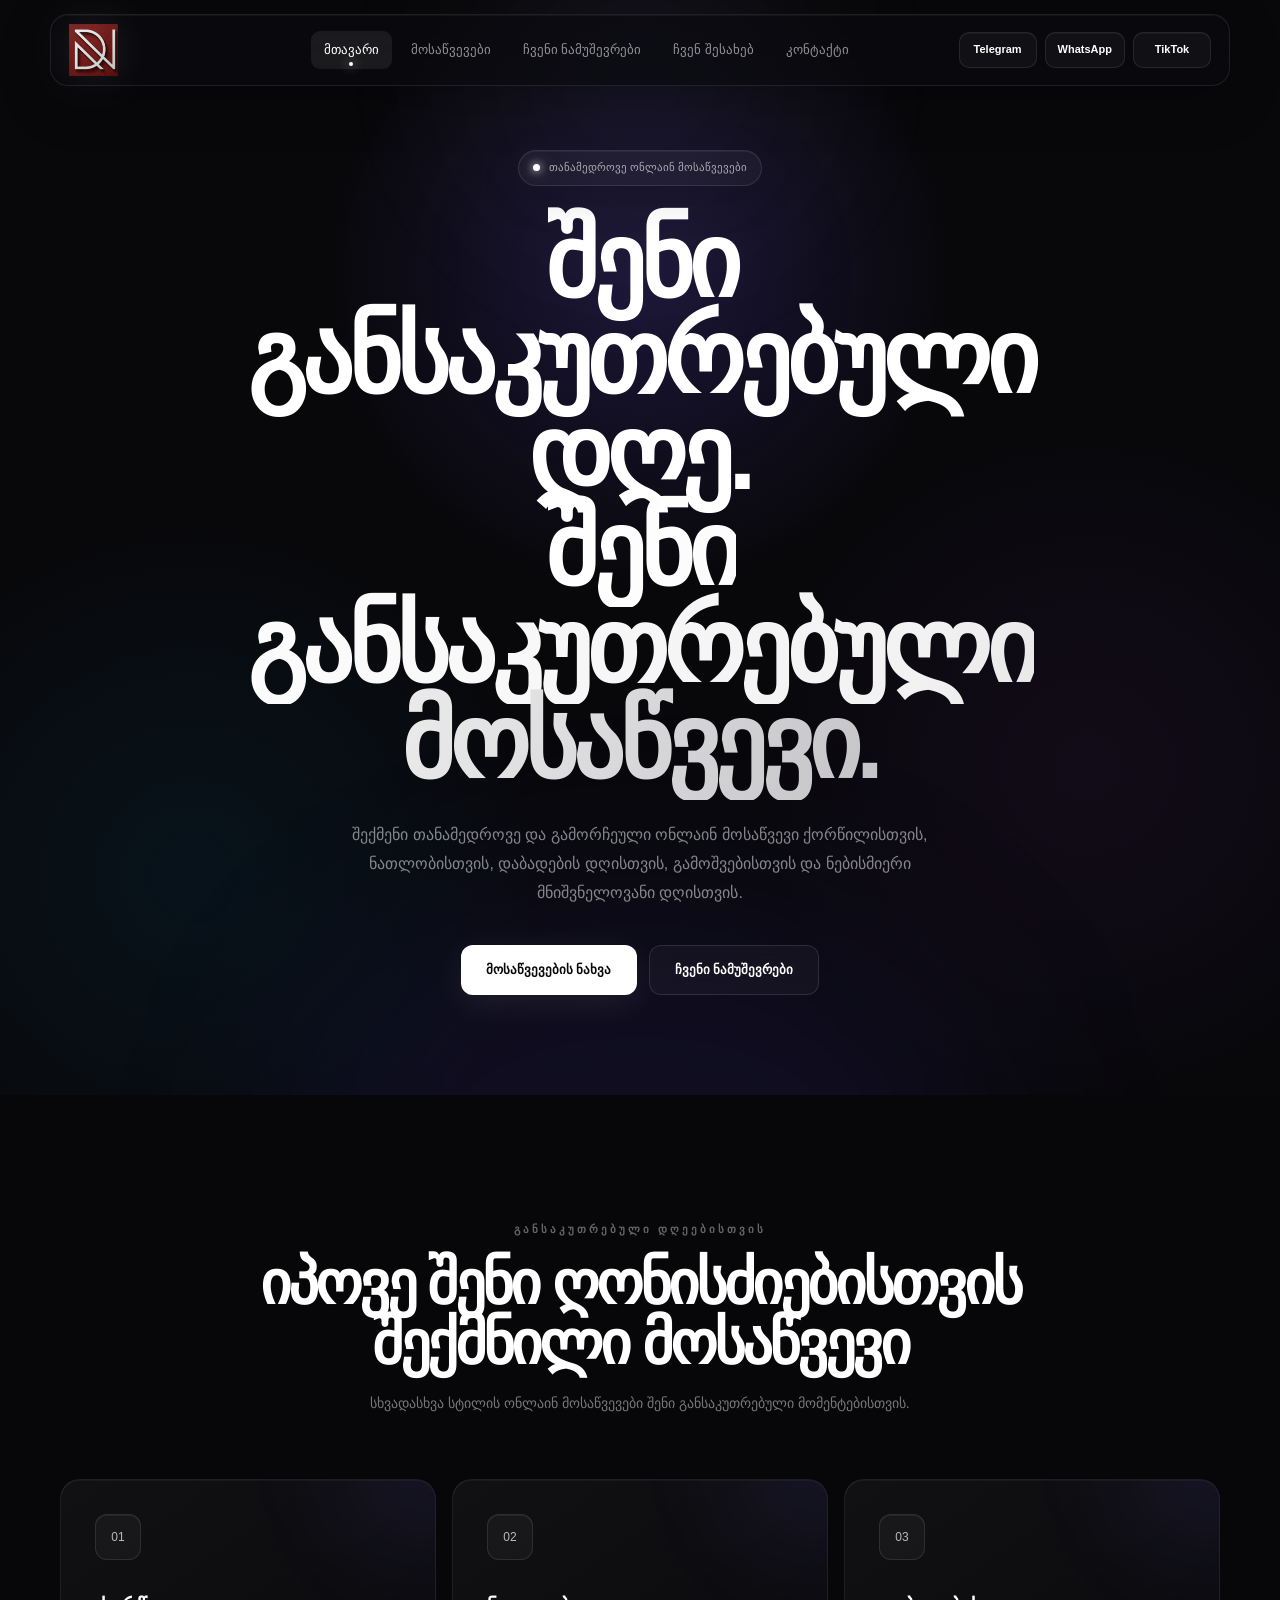
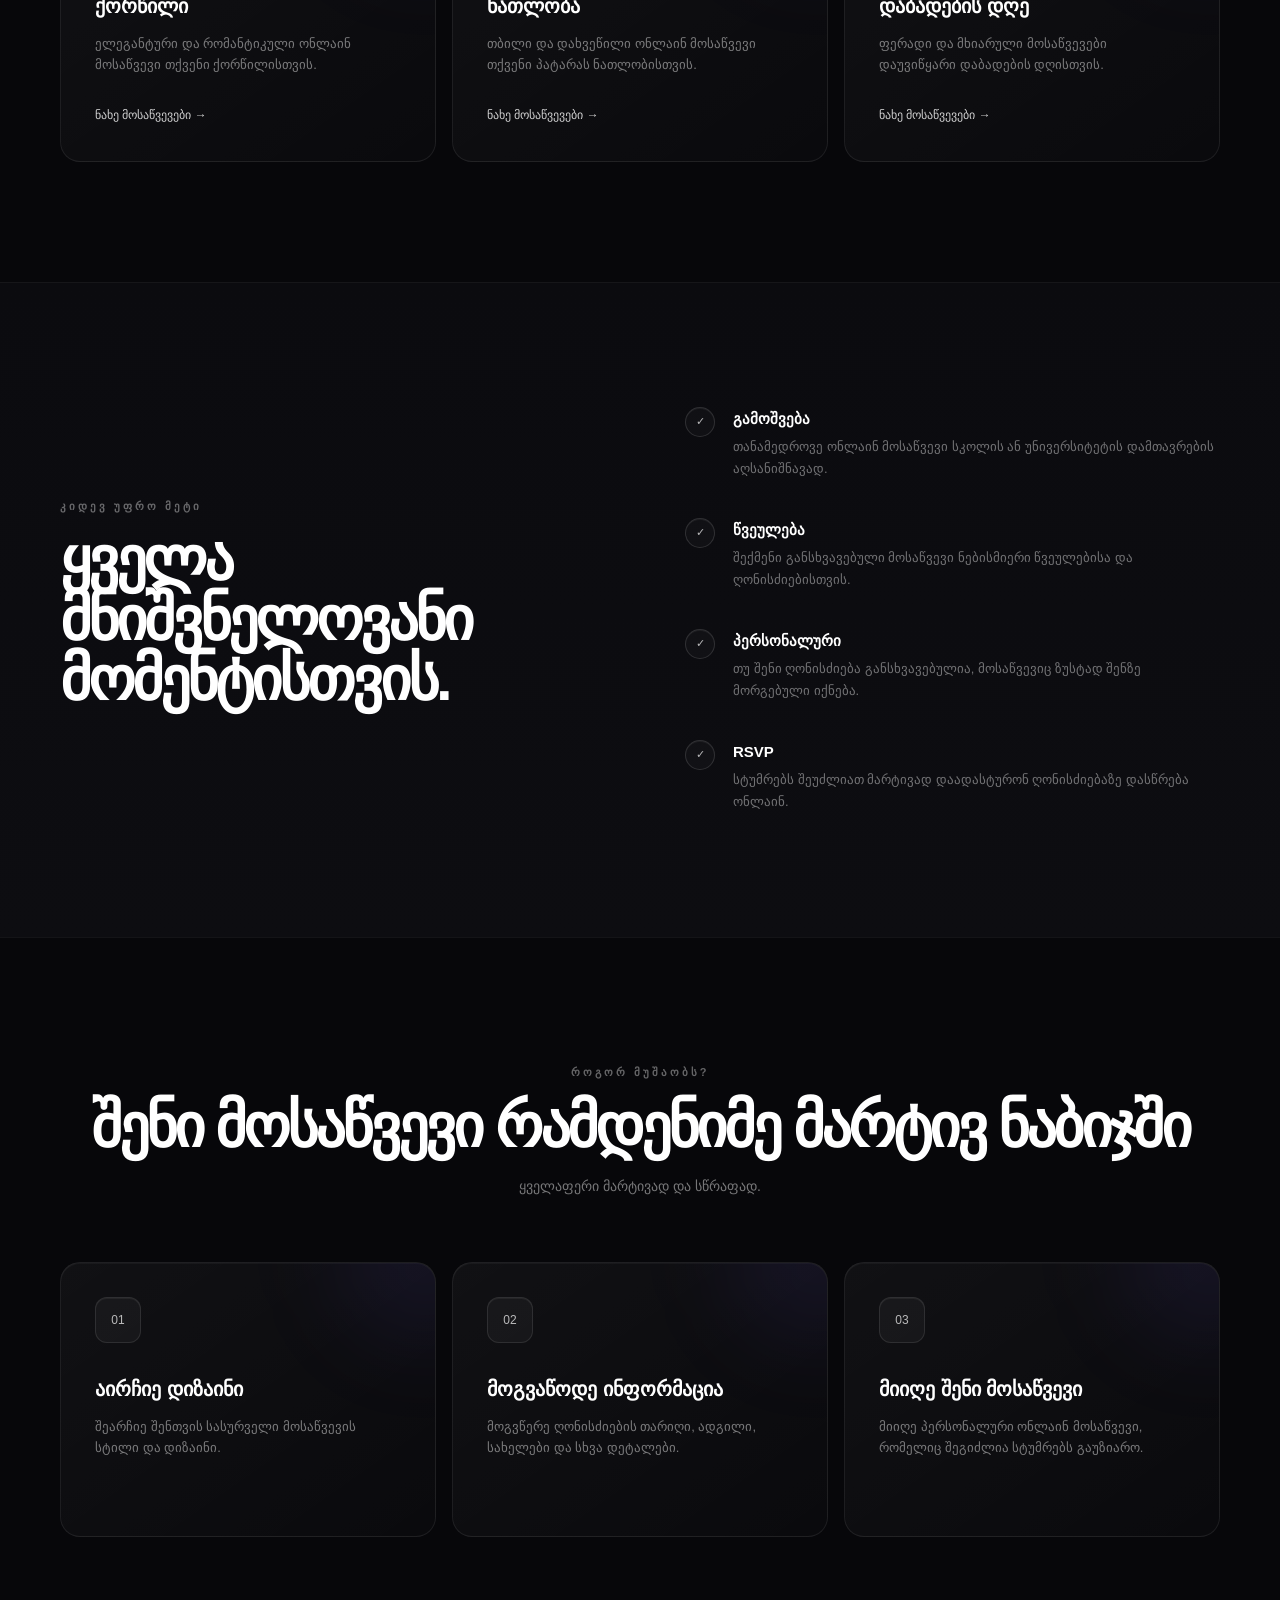
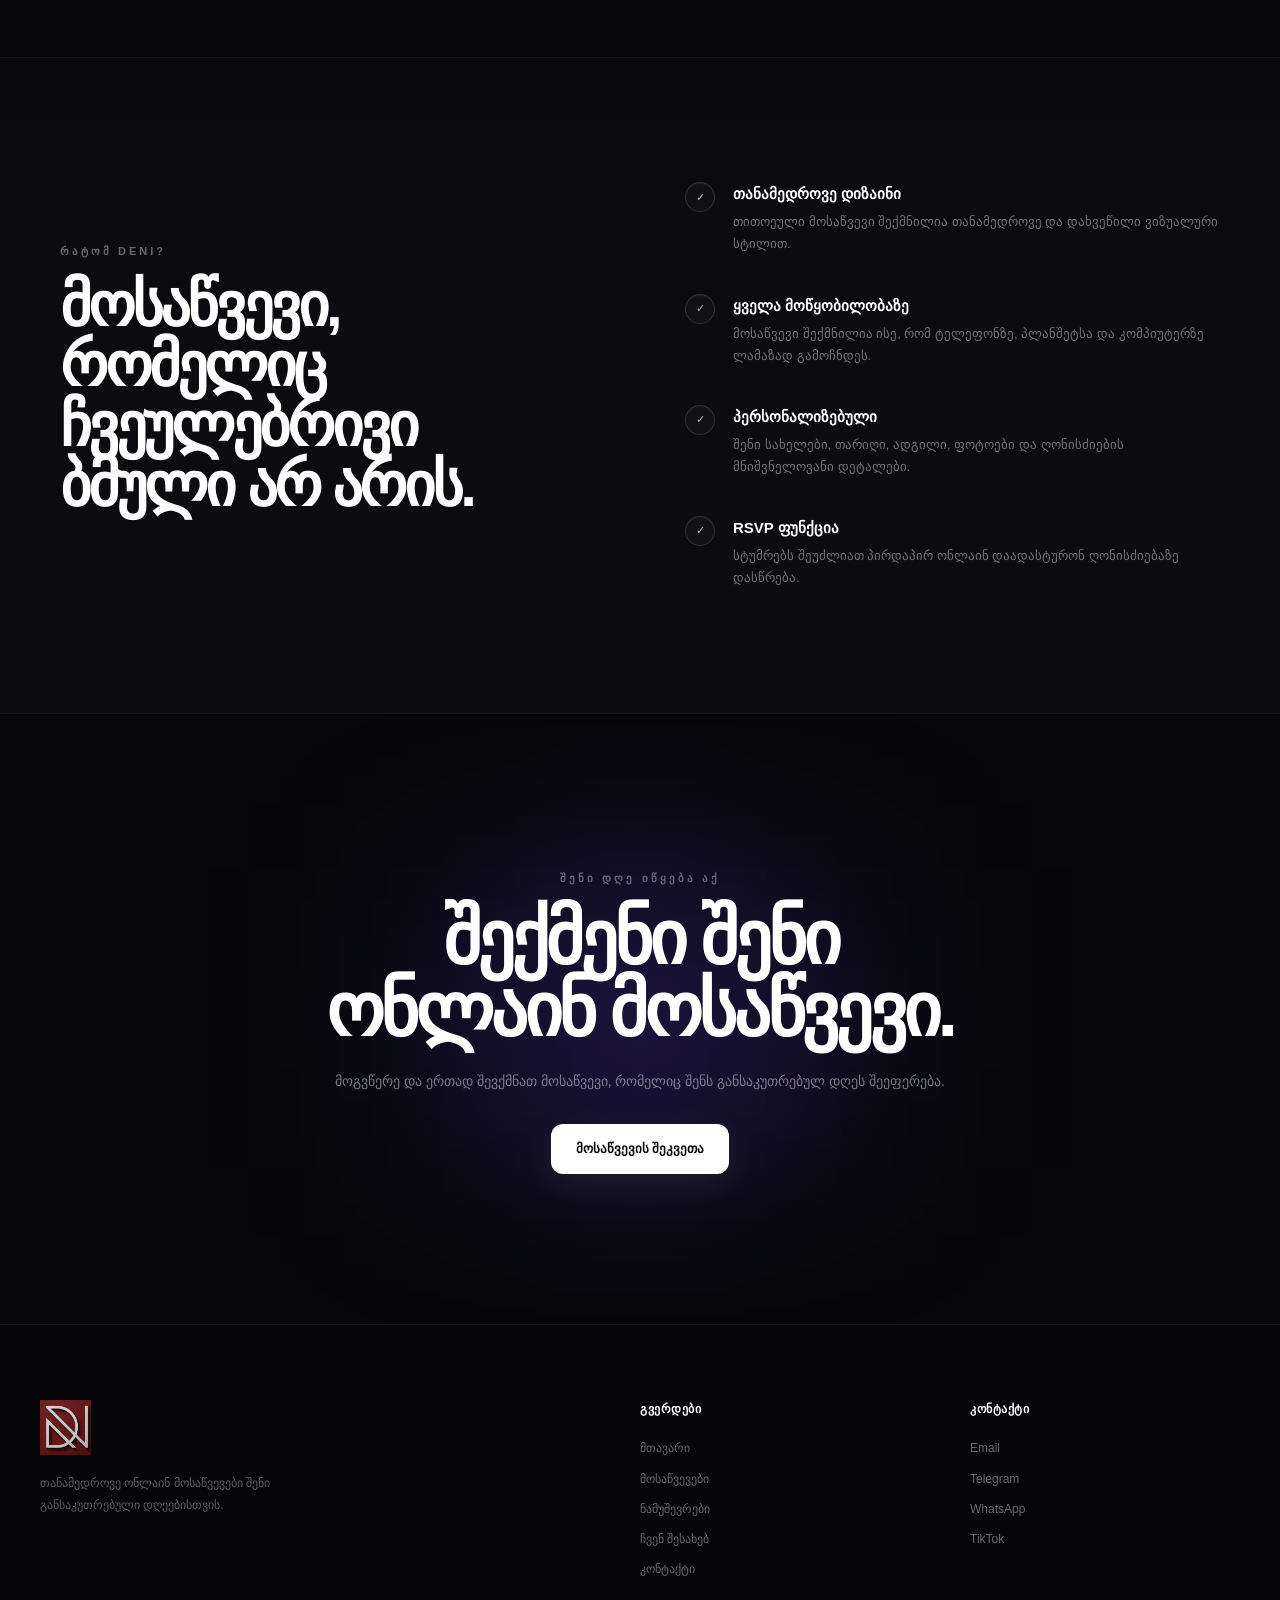
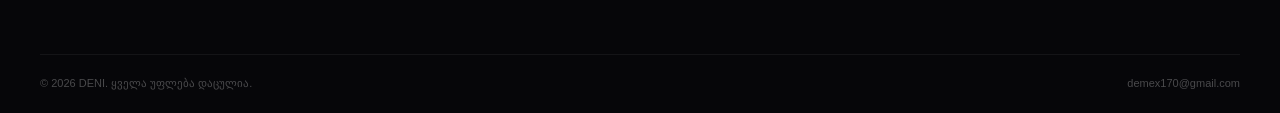
==== index.html @ 8b50535a "Add files via upload" ====
<!DOCTYPE html>
<html lang="ka">

<head>

    <meta charset="UTF-8">

    <meta
        name="viewport"
        content="width=device-width, initial-scale=1.0"
    >

    <title>DENI — ონლაინ მოსაწვევები</title>

    <meta
        name="description"
        content="DENI — თანამედროვე ონლაინ მოსაწვევები ქორწილისთვის, ნათლობისთვის, დაბადების დღისთვის, გამოშვებისთვის და სხვა განსაკუთრებული დღეებისთვის."
    >

    <link rel="stylesheet" href="style.css">

</head>

<body>


<!-- =====================================================
     NAVBAR
===================================================== -->

<header class="navbar">

    <div class="nav-container">


        <!-- LOGO -->

        <a href="index.html" class="logo">

            <img
                src="logo.png"
                alt="DENI"
            >

        </a>



        <!-- DESKTOP NAVIGATION -->

        <nav class="nav-menu">

            <a href="index.html" class="active">
                მთავარი
            </a>

            <a href="services.html">
                მოსაწვევები
            </a>

            <a href="portfolio.html">
                ჩვენი ნამუშევრები
            </a>

            <a href="about.html">
                ჩვენ შესახებ
            </a>

            <a href="contact.html">
                კონტაქტი
            </a>

        </nav>



        <!-- SOCIAL LINKS -->

        <div class="nav-socials">

            <a
                href="https://t.me/demetre105"
                target="_blank"
                rel="noopener noreferrer"
                class="telegram"
            >
                Telegram
            </a>


            <a
                href="https://wa.me/995579089719"
                target="_blank"
                rel="noopener noreferrer"
                class="whatsapp"
            >
                WhatsApp
            </a>


            <a
                href="https://www.tiktok.com/@onlineweb_deni"
                target="_blank"
                rel="noopener noreferrer"
                class="tiktok"
            >
                TikTok
            </a>

        </div>



        <!-- MOBILE MENU BUTTON -->

        <button
            class="menu-toggle"
            id="menuToggle"
            type="button"
            aria-label="მენიუს გახსნა"
            aria-controls="mobileMenu"
            aria-expanded="false"
        >
            ☰
        </button>

    </div>

</header>



<!-- =====================================================
     MOBILE MENU
===================================================== -->

<div
    class="mobile-menu"
    id="mobileMenu"
>


    <a href="index.html">
        მთავარი
    </a>


    <a href="services.html">
        მოსაწვევები
    </a>


    <a href="portfolio.html">
        ნამუშევრები
    </a>


    <a href="about.html">
        ჩვენ შესახებ
    </a>


    <a href="contact.html">
        კონტაქტი
    </a>



    <!-- MOBILE SOCIALS -->

    <div class="mobile-socials">


        <a
            href="https://t.me/demetre105"
            target="_blank"
            rel="noopener noreferrer"
        >
            Telegram
        </a>


        <a
            href="https://wa.me/995579089719"
            target="_blank"
            rel="noopener noreferrer"
        >
            WhatsApp
        </a>


        <a
            href="https://www.tiktok.com/@onlineweb_deni"
            target="_blank"
            rel="noopener noreferrer"
        >
            TikTok
        </a>

    </div>

</div>



<!-- =====================================================
     MAIN
===================================================== -->

<main>


    <!-- =================================================
         HERO
    ================================================== -->

    <section class="hero">

        <div class="hero-content">


            <div class="hero-badge">

                <span></span>

                თანამედროვე ონლაინ მოსაწვევები

            </div>



            <h1>

                შენი განსაკუთრებული დღე.

                <br>

                <strong>
                    შენი განსაკუთრებული მოსაწვევი.
                </strong>

            </h1>



            <p>

                შექმენი თანამედროვე და გამორჩეული
                ონლაინ მოსაწვევი ქორწილისთვის,
                ნათლობისთვის, დაბადების დღისთვის,
                გამოშვებისთვის და ნებისმიერი
                მნიშვნელოვანი დღისთვის.

            </p>



            <div class="hero-buttons">


                <a
                    href="services.html"
                    class="btn btn-primary"
                >
                    მოსაწვევების ნახვა
                </a>



                <a
                    href="portfolio.html"
                    class="btn btn-secondary"
                >
                    ჩვენი ნამუშევრები
                </a>

            </div>

        </div>

    </section>



    <!-- =================================================
         INVITATION CATEGORIES
    ================================================== -->

    <section class="section">

        <div class="section-header">


            <span class="section-label">
                განსაკუთრებული დღეებისთვის
            </span>



            <h2>
                იპოვე შენი ღონისძიებისთვის
                შექმნილი მოსაწვევი
            </h2>



            <p>
                სხვადასხვა სტილის ონლაინ მოსაწვევები
                შენი განსაკუთრებული მომენტებისთვის.
            </p>

        </div>



        <div class="services-grid">


            <!-- WEDDING -->

            <div class="service-card">

                <div class="service-icon">
                    01
                </div>


                <h3>
                    ქორწილი
                </h3>


                <p>
                    ელეგანტური და რომანტიკული ონლაინ
                    მოსაწვევი თქვენი ქორწილისთვის.
                </p>


                <a href="services.html">
                    ნახე მოსაწვევები →
                </a>

            </div>



            <!-- BAPTISM -->

            <div class="service-card">

                <div class="service-icon">
                    02
                </div>


                <h3>
                    ნათლობა
                </h3>


                <p>
                    თბილი და დახვეწილი ონლაინ მოსაწვევი
                    თქვენი პატარას ნათლობისთვის.
                </p>


                <a href="services.html">
                    ნახე მოსაწვევები →
                </a>

            </div>



            <!-- BIRTHDAY -->

            <div class="service-card">

                <div class="service-icon">
                    03
                </div>


                <h3>
                    დაბადების დღე
                </h3>


                <p>
                    ფერადი და მხიარული მოსაწვევები
                    დაუვიწყარი დაბადების დღისთვის.
                </p>


                <a href="services.html">
                    ნახე მოსაწვევები →
                </a>

            </div>


        </div>

    </section>



    <!-- =================================================
         MORE CATEGORIES
    ================================================== -->

    <section class="section dark-section">

        <div class="split-section">


            <div>

                <span class="section-label">
                    კიდევ უფრო მეტი
                </span>


                <h2>
                    ყველა მნიშვნელოვანი
                    მომენტისთვის.
                </h2>

            </div>



            <div class="features">


                <!-- GRADUATION -->

                <div class="feature">

                    <span>
                        ✓
                    </span>


                    <div>

                        <h3>
                            გამოშვება
                        </h3>


                        <p>
                            თანამედროვე ონლაინ მოსაწვევი
                            სკოლის ან უნივერსიტეტის
                            დამთავრების აღსანიშნავად.
                        </p>

                    </div>

                </div>



                <!-- PARTY -->

                <div class="feature">

                    <span>
                        ✓
                    </span>


                    <div>

                        <h3>
                            წვეულება
                        </h3>


                        <p>
                            შექმენი განსხვავებული მოსაწვევი
                            ნებისმიერი წვეულებისა და
                            ღონისძიებისთვის.
                        </p>

                    </div>

                </div>



                <!-- CUSTOM -->

                <div class="feature">

                    <span>
                        ✓
                    </span>


                    <div>

                        <h3>
                            პერსონალური
                        </h3>


                        <p>
                            თუ შენი ღონისძიება განსხვავებულია,
                            მოსაწვევიც ზუსტად შენზე მორგებული
                            იქნება.
                        </p>

                    </div>

                </div>



                <!-- RSVP -->

                <div class="feature">

                    <span>
                        ✓
                    </span>


                    <div>

                        <h3>
                            RSVP
                        </h3>


                        <p>
                            სტუმრებს შეუძლიათ მარტივად
                            დაადასტურონ ღონისძიებაზე
                            დასწრება ონლაინ.
                        </p>

                    </div>

                </div>


            </div>

        </div>

    </section>



    <!-- =================================================
         HOW IT WORKS
    ================================================== -->

    <section class="section">

        <div class="section-header">


            <span class="section-label">
                როგორ მუშაობს?
            </span>


            <h2>
                შენი მოსაწვევი
                რამდენიმე მარტივ ნაბიჯში
            </h2>


            <p>
                ყველაფერი მარტივად და სწრაფად.
            </p>

        </div>



        <div class="services-grid">


            <div class="service-card">

                <div class="service-icon">
                    01
                </div>


                <h3>
                    აირჩიე დიზაინი
                </h3>


                <p>
                    შეარჩიე შენთვის სასურველი
                    მოსაწვევის სტილი და დიზაინი.
                </p>

            </div>



            <div class="service-card">

                <div class="service-icon">
                    02
                </div>


                <h3>
                    მოგვაწოდე ინფორმაცია
                </h3>


                <p>
                    მოგვწერე ღონისძიების თარიღი,
                    ადგილი, სახელები და სხვა დეტალები.
                </p>

            </div>



            <div class="service-card">

                <div class="service-icon">
                    03
                </div>


                <h3>
                    მიიღე შენი მოსაწვევი
                </h3>


                <p>
                    მიიღე პერსონალური ონლაინ მოსაწვევი,
                    რომელიც შეგიძლია სტუმრებს გაუზიარო.
                </p>

            </div>


        </div>

    </section>



    <!-- =================================================
         WHY DENI
    ================================================== -->

    <section class="section dark-section">

        <div class="split-section">


            <div>

                <span class="section-label">
                    რატომ DENI?
                </span>


                <h2>
                    მოსაწვევი,
                    რომელიც ჩვეულებრივი
                    ბმული არ არის.
                </h2>

            </div>



            <div class="features">


                <!-- DESIGN -->

                <div class="feature">

                    <span>
                        ✓
                    </span>


                    <div>

                        <h3>
                            თანამედროვე დიზაინი
                        </h3>


                        <p>
                            თითოეული მოსაწვევი შექმნილია
                            თანამედროვე და დახვეწილი
                            ვიზუალური სტილით.
                        </p>

                    </div>

                </div>



                <!-- RESPONSIVE -->

                <div class="feature">

                    <span>
                        ✓
                    </span>


                    <div>

                        <h3>
                            ყველა მოწყობილობაზე
                        </h3>


                        <p>
                            მოსაწვევი შექმნილია ისე,
                            რომ ტელეფონზე, პლანშეტსა და
                            კომპიუტერზე ლამაზად გამოჩნდეს.
                        </p>

                    </div>

                </div>



                <!-- PERSONALIZATION -->

                <div class="feature">

                    <span>
                        ✓
                    </span>


                    <div>

                        <h3>
                            პერსონალიზებული
                        </h3>


                        <p>
                            შენი სახელები, თარიღი, ადგილი,
                            ფოტოები და ღონისძიების
                            მნიშვნელოვანი დეტალები.
                        </p>

                    </div>

                </div>



                <!-- RSVP -->

                <div class="feature">

                    <span>
                        ✓
                    </span>


                    <div>

                        <h3>
                            RSVP ფუნქცია
                        </h3>


                        <p>
                            სტუმრებს შეუძლიათ პირდაპირ
                            ონლაინ დაადასტურონ
                            ღონისძიებაზე დასწრება.
                        </p>

                    </div>

                </div>


            </div>

        </div>

    </section>



    <!-- =================================================
         CTA
    ================================================== -->

    <section class="cta">

        <div>


            <span class="section-label">
                შენი დღე იწყება აქ
            </span>



            <h2>
                შექმენი შენი
                ონლაინ მოსაწვევი.
            </h2>



            <p>
                მოგვწერე და ერთად შევქმნათ
                მოსაწვევი, რომელიც შენს
                განსაკუთრებულ დღეს შეეფერება.
            </p>



            <a
                href="contact.html"
                class="btn btn-primary"
            >
                მოსაწვევის შეკვეთა
            </a>

        </div>

    </section>

</main>



<!-- =====================================================
     FOOTER
===================================================== -->

<footer class="footer">

    <div class="footer-container">


        <!-- FOOTER BRAND -->

        <div class="footer-brand">

            <a
                href="index.html"
                class="footer-logo"
            >

                <img
                    src="logo.png"
                    alt="DENI"
                >

            </a>


            <p>
                თანამედროვე ონლაინ მოსაწვევები
                შენი განსაკუთრებული დღეებისთვის.
            </p>

        </div>



        <!-- FOOTER PAGES -->

        <div class="footer-column">

            <h4>
                გვერდები
            </h4>


            <a href="index.html">
                მთავარი
            </a>


            <a href="services.html">
                მოსაწვევები
            </a>


            <a href="portfolio.html">
                ნამუშევრები
            </a>


            <a href="about.html">
                ჩვენ შესახებ
            </a>


            <a href="contact.html">
                კონტაქტი
            </a>

        </div>



        <!-- FOOTER CONTACT -->

        <div class="footer-column">

            <h4>
                კონტაქტი
            </h4>


            <a
                href="mailto:demex170@gmail.com"
            >
                Email
            </a>


            <a
                href="https://t.me/demetre105"
                target="_blank"
                rel="noopener noreferrer"
            >
                Telegram
            </a>


            <a
                href="https://wa.me/995579089719"
                target="_blank"
                rel="noopener noreferrer"
            >
                WhatsApp
            </a>


            <a
                href="https://www.tiktok.com/@onlineweb_deni"
                target="_blank"
                rel="noopener noreferrer"
            >
                TikTok
            </a>

        </div>


    </div>



    <!-- FOOTER BOTTOM -->

    <div class="footer-bottom">

        <span>
            © 2026 DENI. ყველა უფლება დაცულია.
        </span>


        <a
            href="mailto:demex170@gmail.com"
        >
            demex170@gmail.com
        </a>

    </div>

</footer>



<!-- =====================================================
     JAVASCRIPT
===================================================== -->

<script src="script.js"></script>

</body>

</html>
---- style.css ----
/* =========================================================
   PREMIUM DARK WEBSITE
   Enhanced version
========================================================= */


/* =========================
   RESET
========================= */

* {
    margin: 0;
    padding: 0;
    box-sizing: border-box;
}

html {
    scroll-behavior: smooth;
    scroll-padding-top: 90px;
}

body {
    font-family:
        Inter,
        Arial,
        sans-serif;

    background:
        #07070a;

    color: #ffffff;

    line-height: 1.6;

    overflow-x: hidden;

    -webkit-font-smoothing: antialiased;
    text-rendering: optimizeLegibility;
}

body::before {
    content: "";

    position: fixed;

    inset: 0;

    pointer-events: none;

    z-index: -1;

    background:
        linear-gradient(
            rgba(255,255,255,0.018) 1px,
            transparent 1px
        ),
        linear-gradient(
            90deg,
            rgba(255,255,255,0.018) 1px,
            transparent 1px
        );

    background-size: 60px 60px;

    mask-image:
        linear-gradient(
            to bottom,
            black,
            transparent 80%
        );

    opacity: 0.5;
}

::selection {
    background: rgba(255,255,255,0.2);
    color: #ffffff;
}

a {
    color: inherit;
    text-decoration: none;
}

button,
input,
textarea {
    font-family: inherit;
}

button {
    cursor: pointer;
}


/* =========================
   CUSTOM SCROLLBAR
========================= */

::-webkit-scrollbar {
    width: 8px;
}

::-webkit-scrollbar-track {
    background: #07070a;
}

::-webkit-scrollbar-thumb {
    background: rgba(255,255,255,0.16);
    border-radius: 20px;
}

::-webkit-scrollbar-thumb:hover {
    background: rgba(255,255,255,0.3);
}


/* =========================
   NAVBAR
========================= */

.navbar {
    position: fixed;

    top: 14px;
    left: 50%;

    transform: translateX(-50%);

    width: min(1180px, calc(100% - 30px));

    z-index: 1000;

    border:
        1px solid
        rgba(255,255,255,0.09);

    border-radius: 18px;

    background:
        rgba(10,10,14,0.72);

    backdrop-filter:
        blur(24px)
        saturate(140%);

    -webkit-backdrop-filter:
        blur(24px)
        saturate(140%);

    box-shadow:
        0 15px 50px rgba(0,0,0,0.25),
        inset 0 1px 0 rgba(255,255,255,0.04);

    transition:
        0.35s ease;
}

.navbar:hover {
    border-color:
        rgba(255,255,255,0.14);

    background:
        rgba(12,12,16,0.82);
}

.nav-container {
    width: 100%;

    height: 70px;

    padding: 0 18px;

    margin: auto;

    display: flex;

    align-items: center;

    justify-content: space-between;

    gap: 25px;
}


/* =========================
   LOGO
========================= */

.logo {
    width: 145px;
    height: 52px;

    display: flex;

    align-items: center;
    justify-content: flex-start;

    flex-shrink: 0;
}

.logo img {
    display: block;

    width: 100%;
    height: 100%;

    max-width: 145px;
    max-height: 52px;

    object-fit: contain;

    object-position: left center;

    transition:
        0.3s ease;

    filter:
        drop-shadow(
            0 0 18px
            rgba(255,255,255,0.08)
        );
}

.logo:hover img {
    transform: scale(1.03);
}


/* =========================
   NAV MENU
========================= */

.nav-menu {
    display: flex;

    align-items: center;

    justify-content: center;

    gap: 6px;

    flex: 1;
}

.nav-menu a {
    position: relative;

    padding: 9px 13px;

    border-radius: 9px;

    color:
        rgba(255,255,255,0.55);

    font-size: 13px;

    font-weight: 500;

    transition:
        color 0.25s ease,
        background 0.25s ease,
        transform 0.25s ease;
}

.nav-menu a:hover {
    color: #ffffff;

    background:
        rgba(255,255,255,0.055);

    transform:
        translateY(-1px);
}

.nav-menu a.active {
    color: #ffffff;

    background:
        rgba(255,255,255,0.07);
}

.nav-menu a.active::after {
    content: "";

    position: absolute;

    left: 50%;

    bottom: 3px;

    transform:
        translateX(-50%);

    width: 4px;
    height: 4px;

    border-radius: 50%;

    background: #ffffff;

    box-shadow:
        0 0 12px
        rgba(255,255,255,0.9);
}


/* =========================
   SOCIAL
========================= */

.nav-socials {
    display: flex;

    align-items: center;

    gap: 8px;

    flex-shrink: 0;
}

.nav-socials a {
    display: flex;

    align-items: center;

    justify-content: center;

    min-width: 78px;

    height: 36px;

    padding: 0 12px;

    border:
        1px solid
        rgba(255,255,255,0.09);

    border-radius: 10px;

    background:
        rgba(255,255,255,0.035);

    color: #ffffff;

    font-size: 11px;

    font-weight: 600;

    transition:
        0.3s ease;

    box-shadow:
        inset 0 1px 0
        rgba(255,255,255,0.04);
}

.nav-socials a:hover {
    transform:
        translateY(-2px);

    border-color:
        rgba(255,255,255,0.18);

    background:
        rgba(255,255,255,0.08);

    box-shadow:
        0 8px 25px
        rgba(0,0,0,0.25);
}


/* =========================
   MOBILE BUTTON
========================= */

.menu-toggle {
    display: none;

    width: 42px;
    height: 42px;

    border:
        1px solid
        rgba(255,255,255,0.1);

    border-radius: 11px;

    background:
        rgba(255,255,255,0.05);

    color: #ffffff;

    font-size: 20px;

    cursor: pointer;

    transition:
        0.25s ease;
}

.menu-toggle:hover {
    background:
        rgba(255,255,255,0.1);

    transform:
        scale(1.04);
}


/* =========================
   MOBILE MENU
========================= */

.mobile-menu {
    position: fixed;

    top: 92px;

    left: 50%;

    transform:
        translateX(-50%);

    width:
        min(500px, calc(100% - 30px));

    padding: 16px;

    display: none;

    flex-direction: column;

    gap: 5px;

    background:
        rgba(10,10,14,0.94);

    backdrop-filter:
        blur(25px);

    -webkit-backdrop-filter:
        blur(25px);

    z-index: 999;

    border:
        1px solid
        rgba(255,255,255,0.1);

    border-radius: 16px;

    box-shadow:
        0 20px 60px
        rgba(0,0,0,0.45);
}

.mobile-menu.open {
    display: flex;

    animation:
        mobileMenuAppear
        0.3s ease;
}

@keyframes mobileMenuAppear {
    from {
        opacity: 0;
        transform:
            translate(-50%, -10px);
    }

    to {
        opacity: 1;
        transform:
            translate(-50%, 0);
    }
}

.mobile-menu > a {
    padding: 13px 14px;

    border-radius: 10px;

    color:
        rgba(255,255,255,0.7);

    transition:
        0.2s ease;
}

.mobile-menu > a:hover {
    background:
        rgba(255,255,255,0.07);

    color: #ffffff;
}

.mobile-socials {
    display: flex;

    gap: 8px;

    margin-top: 8px;

    padding-top: 12px;

    border-top:
        1px solid
        rgba(255,255,255,0.07);
}

.mobile-socials a {
    flex: 1;

    text-align: center;

    padding: 11px;

    border:
        1px solid
        rgba(255,255,255,0.07);

    border-radius: 10px;

    background:
        rgba(255,255,255,0.04);

    font-size: 12px;
}


/* =========================
   HERO
========================= */

.hero {
    position: relative;

    min-height: 100vh;

    display: flex;

    align-items: center;

    justify-content: center;

    padding:
        150px 20px 100px;

    text-align: center;

    overflow: hidden;

    background:
        radial-gradient(
            circle at 50% 25%,
            rgba(115,85,255,0.19),
            transparent 30%
        ),
        radial-gradient(
            circle at 15% 80%,
            rgba(0,170,255,0.07),
            transparent 25%
        ),
        radial-gradient(
            circle at 85% 70%,
            rgba(180,70,255,0.06),
            transparent 25%
        ),
        #08080b;
}

.hero::before {
    content: "";

    position: absolute;

    width: 650px;
    height: 650px;

    top: -250px;
    left: 50%;

    transform:
        translateX(-50%);

    border-radius: 50%;

    background:
        radial-gradient(
            circle,
            rgba(255,255,255,0.035),
            transparent 65%
        );

    filter:
        blur(20px);

    pointer-events: none;
}

.hero::after {
    content: "";

    position: absolute;

    left: 50%;
    bottom: -300px;

    transform:
        translateX(-50%);

    width: 700px;
    height: 500px;

    border-radius: 50%;

    background:
        rgba(100,70,255,0.09);

    filter:
        blur(100px);

    pointer-events: none;
}

.hero-content {
    position: relative;

    z-index: 2;

    width:
        min(950px, 100%);

    animation:
        heroAppear
        1s cubic-bezier(.16,1,.3,1);
}

@keyframes heroAppear {
    from {
        opacity: 0;

        transform:
            translateY(35px)
            scale(0.98);
    }

    to {
        opacity: 1;

        transform:
            translateY(0)
            scale(1);
    }
}


/* =========================
   HERO BADGE
========================= */

.hero-badge {
    display: inline-flex;

    align-items: center;

    gap: 9px;

    padding:
        8px 14px;

    border:
        1px solid
        rgba(255,255,255,0.1);

    border-radius: 999px;

    background:
        rgba(255,255,255,0.035);

    backdrop-filter:
        blur(15px);

    color:
        rgba(255,255,255,0.62);

    font-size: 11px;

    margin-bottom: 28px;

    box-shadow:
        0 10px 40px
        rgba(0,0,0,0.15),
        inset 0 1px 0
        rgba(255,255,255,0.05);
}

.hero-badge span {
    width: 7px;
    height: 7px;

    border-radius: 50%;

    background: #ffffff;

    box-shadow:
        0 0 8px
        rgba(255,255,255,0.9),
        0 0 20px
        rgba(255,255,255,0.5);

    animation:
        pulseDot
        2s infinite;
}

@keyframes pulseDot {
    0%,
    100% {
        opacity: 1;
        transform: scale(1);
    }

    50% {
        opacity: 0.45;
        transform: scale(0.75);
    }
}


/* =========================
   HERO TITLE
========================= */

.hero h1 {
    font-size:
        clamp(52px, 8vw, 108px);

    line-height:
        0.94;

    letter-spacing:
        -5px;

    margin-bottom:
        30px;

    font-weight:
        800;

    text-wrap:
        balance;
}

.hero h1 strong {
    background:
        linear-gradient(
            110deg,
            #ffffff 0%,
            #f2f2f2 30%,
            #8e8e96 75%,
            #ffffff 100%
        );

    -webkit-background-clip:
        text;

    background-clip:
        text;

    color:
        transparent;

    background-size:
        200% auto;

    animation:
        titleShine
        6s linear infinite;
}

@keyframes titleShine {
    to {
        background-position:
            200% center;
    }
}

.hero p {
    max-width:
        650px;

    margin:
        0 auto 38px;

    color:
        rgba(255,255,255,0.5);

    font-size:
        16px;

    line-height:
        1.8;
}


/* =========================
   BUTTONS
========================= */

.hero-buttons {
    display: flex;

    justify-content: center;

    align-items: center;

    gap: 12px;

    flex-wrap: wrap;
}

.btn {
    position: relative;

    display: inline-flex;

    align-items: center;

    justify-content: center;

    min-height: 50px;

    padding:
        0 25px;

    border-radius:
        12px;

    font-size:
        13px;

    font-weight:
        650;

    overflow: hidden;

    transition:
        transform 0.3s ease,
        box-shadow 0.3s ease,
        background 0.3s ease,
        border 0.3s ease;
}

.btn::before {
    content: "";

    position: absolute;

    inset: 0;

    background:
        linear-gradient(
            110deg,
            transparent 30%,
            rgba(255,255,255,0.25),
            transparent 70%
        );

    transform:
        translateX(-120%);

    transition:
        0.7s ease;
}

.btn:hover::before {
    transform:
        translateX(120%);
}

.btn-primary {
    background:
        #ffffff;

    color:
        #08080b;

    box-shadow:
        0 8px 35px
        rgba(255,255,255,0.08);
}

.btn-primary:hover {
    transform:
        translateY(-4px);

    box-shadow:
        0 18px 50px
        rgba(255,255,255,0.15);
}

.btn-secondary {
    border:
        1px solid
        rgba(255,255,255,0.11);

    background:
        rgba(255,255,255,0.035);

    color:
        #ffffff;

    backdrop-filter:
        blur(10px);
}

.btn-secondary:hover {
    transform:
        translateY(-4px);

    border-color:
        rgba(255,255,255,0.2);

    background:
        rgba(255,255,255,0.08);

    box-shadow:
        0 15px 40px
        rgba(0,0,0,0.25);
}


/* =========================
   SECTIONS
========================= */

.section {
    position: relative;

    padding:
        120px 20px;

    width:
        min(1200px, 100%);

    margin:
        auto;
}

.dark-section {
    width: 100%;

    max-width: none;

    padding-left:
        max(20px, calc((100% - 1160px) / 2));

    padding-right:
        max(20px, calc((100% - 1160px) / 2));

    background:
        linear-gradient(
            180deg,
            #0b0b0f,
            #0d0d11
        );

    border-top:
        1px solid
        rgba(255,255,255,0.035);

    border-bottom:
        1px solid
        rgba(255,255,255,0.035);
}

.section-header {
    text-align:
        center;

    margin-bottom:
        65px;
}

.section-label {
    display:
        inline-block;

    margin-bottom:
        15px;

    color:
        rgba(255,255,255,0.38);

    font-size:
        11px;

    font-weight:
        700;

    text-transform:
        uppercase;

    letter-spacing:
        3px;
}

.section h2 {
    font-size:
        clamp(34px, 5vw, 60px);

    line-height:
        1;

    letter-spacing:
        -3px;

    margin-bottom:
        18px;

    text-wrap:
        balance;
}

.section-header p {
    max-width:
        600px;

    margin:
        auto;

    color:
        rgba(255,255,255,0.45);

    font-size:
        14px;
}


/* =========================
   SERVICES
========================= */

.services-grid {
    display:
        grid;

    grid-template-columns:
        repeat(3, 1fr);

    gap:
        16px;
}

.service-card {
    position:
        relative;

    padding:
        34px;

    min-height:
        275px;

    overflow:
        hidden;

    border:
        1px solid
        rgba(255,255,255,0.075);

    border-radius:
        20px;

    background:
        linear-gradient(
            145deg,
            rgba(255,255,255,0.045),
            rgba(255,255,255,0.015)
        );

    transition:
        0.35s cubic-bezier(.16,1,.3,1);

    box-shadow:
        inset 0 1px 0
        rgba(255,255,255,0.035);
}

.service-card::before {
    content:
        "";

    position:
        absolute;

    width:
        180px;

    height:
        180px;

    top:
        -100px;

    right:
        -80px;

    border-radius:
        50%;

    background:
        rgba(120,90,255,0.08);

    filter:
        blur(45px);

    transition:
        0.4s ease;
}

.service-card:hover {
    transform:
        translateY(-8px);

    border-color:
        rgba(255,255,255,0.16);

    background:
        linear-gradient(
            145deg,
            rgba(255,255,255,0.065),
            rgba(255,255,255,0.02)
        );

    box-shadow:
        0 25px 70px
        rgba(0,0,0,0.25);
}

.service-card:hover::before {
    transform:
        scale(1.5);
}

.service-icon {
    position:
        relative;

    width:
        46px;

    height:
        46px;

    display:
        flex;

    align-items:
        center;

    justify-content:
        center;

    margin-bottom:
        30px;

    border:
        1px solid
        rgba(255,255,255,0.1);

    border-radius:
        12px;

    background:
        rgba(255,255,255,0.035);

    color:
        rgba(255,255,255,0.7);

    font-size:
        12px;

    box-shadow:
        inset 0 1px 0
        rgba(255,255,255,0.05);
}

.service-card h3 {
    position:
        relative;

    font-size:
        20px;

    margin-bottom:
        12px;
}

.service-card p {
    position:
        relative;

    color:
        rgba(255,255,255,0.45);

    font-size:
        13px;

    margin-bottom:
        25px;
}

.service-card a {
    position:
        relative;

    font-size:
        12px;

    color:
        rgba(255,255,255,0.8);

    transition:
        0.25s ease;
}

.service-card a:hover {
    color:
        #ffffff;

    padding-left:
        4px;
}


/* =========================
   SPLIT SECTION
========================= */

.split-section {
    display:
        grid;

    grid-template-columns:
        1fr 1fr;

    gap:
        90px;

    align-items:
        center;
}

.features {
    display:
        flex;

    flex-direction:
        column;

    gap:
        30px;
}

.feature {
    display:
        flex;

    gap:
        18px;

    padding:
        4px 0;
}

.feature > span {
    width:
        30px;

    height:
        30px;

    flex-shrink:
        0;

    display:
        flex;

    align-items:
        center;

    justify-content:
        center;

    border:
        1px solid
        rgba(255,255,255,0.13);

    border-radius:
        50%;

    background:
        rgba(255,255,255,0.025);

    font-size:
        11px;

    color:
        rgba(255,255,255,0.7);

    box-shadow:
        inset 0 1px 0
        rgba(255,255,255,0.05);
}

.feature h3 {
    font-size:
        15px;

    margin-bottom:
        5px;
}

.feature p {
    color:
        rgba(255,255,255,0.42);

    font-size:
        13px;

    line-height:
        1.7;
}


/* =========================
   CTA
========================= */

.cta {
    position:
        relative;

    padding:
        150px 20px;

    text-align:
        center;

    overflow:
        hidden;

    background:
        radial-gradient(
            circle at center,
            rgba(110,80,255,0.14),
            transparent 42%
        );
}

.cta::before {
    content:
        "";

    position:
        absolute;

    width:
        500px;

    height:
        300px;

    left:
        50%;

    top:
        50%;

    transform:
        translate(-50%,-50%);

    background:
        rgba(100,70,255,0.08);

    filter:
        blur(100px);

    pointer-events:
        none;
}

.cta h2 {
    position:
        relative;

    max-width:
        750px;

    margin:
        0 auto 22px;

    font-size:
        clamp(40px, 6vw, 74px);

    line-height:
        0.98;

    letter-spacing:
        -4px;

    text-wrap:
        balance;
}

.cta p {
    position:
        relative;

    color:
        rgba(255,255,255,0.45);

    margin-bottom:
        32px;

    font-size:
        14px;
}


/* =========================
   PAGE HERO
========================= */

.page-hero {
    position:
        relative;

    min-height:
        58vh;

    display:
        flex;

    align-items:
        center;

    justify-content:
        center;

    flex-direction:
        column;

    text-align:
        center;

    padding:
        150px 20px 80px;

    overflow:
        hidden;

    background:
        radial-gradient(
            circle at center,
            rgba(110,80,255,0.14),
            transparent 40%
        );
}

.page-hero::before {
    content:
        "";

    position:
        absolute;

    width:
        600px;

    height:
        300px;

    top:
        20%;

    left:
        50%;

    transform:
        translateX(-50%);

    background:
        rgba(110,80,255,0.06);

    filter:
        blur(90px);
}

.page-hero h1 {
    position:
        relative;

    font-size:
        clamp(48px, 8vw, 92px);

    line-height:
        0.95;

    letter-spacing:
        -5px;

    margin-bottom:
        25px;
}

.page-hero p {
    position:
        relative;

    max-width:
        600px;

    color:
        rgba(255,255,255,0.48);

    font-size:
        15px;
}


/* =========================
   PORTFOLIO
========================= */

.portfolio-grid {
    display:
        grid;

    grid-template-columns:
        repeat(2, 1fr);

    gap:
        20px;
}

.portfolio-card {
    position:
        relative;

    overflow:
        hidden;

    border:
        1px solid
        rgba(255,255,255,0.08);

    border-radius:
        20px;

    background:
        rgba(255,255,255,0.025);

    transition:
        0.35s ease;
}

.portfolio-card:hover {
    transform:
        translateY(-7px);

    border-color:
        rgba(255,255,255,0.15);

    box-shadow:
        0 25px 60px
        rgba(0,0,0,0.3);
}

.portfolio-placeholder {
    height:
        330px;

    display:
        flex;

    align-items:
        center;

    justify-content:
        center;

    position:
        relative;

    overflow:
        hidden;

    background:
        linear-gradient(
            135deg,
            #101014,
            #1b1b22
        );

    color:
        rgba(255,255,255,0.22);

    font-size:
        11px;

    letter-spacing:
        3px;
}

.portfolio-placeholder::before {
    content:
        "";

    position:
        absolute;

    width:
        250px;

    height:
        250px;

    border-radius:
        50%;

    background:
        rgba(120,90,255,0.09);

    filter:
        blur(70px);

    transition:
        0.5s ease;
}

.portfolio-card:hover
.portfolio-placeholder::before {
    transform:
        scale(1.4);
}

.portfolio-info {
    padding:
        24px;
}

.portfolio-info span {
    color:
        rgba(255,255,255,0.38);

    font-size:
        11px;

    text-transform:
        uppercase;

    letter-spacing:
        1px;
}

.portfolio-info h3 {
    margin-top:
        6px;

    font-size:
        19px;
}


/* =========================
   ABOUT
========================= */

.about-content {
    display:
        grid;

    grid-template-columns:
        1fr 1fr;

    gap:
        100px;
}

.about-content p {
    color:
        rgba(255,255,255,0.5);

    margin-bottom:
        20px;

    font-size:
        14px;

    line-height:
        1.9;
}

.stats {
    display:
        grid;

    grid-template-columns:
        repeat(4, 1fr);

    gap:
        15px;
}

.stats div {
    padding:
        28px 20px;

    border:
        1px solid
        rgba(255,255,255,0.075);

    border-radius:
        16px;

    background:
        linear-gradient(
            145deg,
            rgba(255,255,255,0.045),
            rgba(255,255,255,0.015)
        );

    transition:
        0.3s ease;
}

.stats div:hover {
    transform:
        translateY(-5px);

    border-color:
        rgba(255,255,255,0.14);

    background:
        rgba(255,255,255,0.055);
}

.stats strong {
    display:
        block;

    font-size:
        34px;

    line-height:
        1;

    margin-bottom:
        8px;
}

.stats span {
    color:
        rgba(255,255,255,0.4);

    font-size:
        11px;
}


/* =========================
   CONTACT
========================= */

.contact-grid {
    display:
        grid;

    grid-template-columns:
        1fr 1fr;

    gap:
        80px;

    align-items:
        start;
}

.contact-info h2 {
    font-size:
        clamp(38px, 5vw, 62px);

    line-height:
        0.98;

    letter-spacing:
        -3px;

    margin-bottom:
        20px;
}

.contact-info > p {
    color:
        rgba(255,255,255,0.46);

    margin-bottom:
        35px;

    font-size:
        14px;
}

.contact-link {
    display:
        flex;

    flex-direction:
        column;

    padding:
        20px 0;

    border-bottom:
        1px solid
        rgba(255,255,255,0.07);

    transition:
        0.25s ease;
}

.contact-link:hover {
    padding-left:
        6px;

    border-color:
        rgba(255,255,255,0.15);
}

.contact-link span {
    color:
        rgba(255,255,255,0.35);

    font-size:
        11px;

    margin-bottom:
        5px;

    text-transform:
        uppercase;

    letter-spacing:
        1px;
}

.contact-link strong {
    font-size:
        15px;
}

.contact-card {
    position:
        relative;

    overflow:
        hidden;

    padding:
        42px;

    border:
        1px solid
        rgba(255,255,255,0.1);

    border-radius:
        22px;

    background:
        linear-gradient(
            145deg,
            rgba(255,255,255,0.055),
            rgba(255,255,255,0.02)
        );

    box-shadow:
        0 25px 80px
        rgba(0,0,0,0.2),
        inset 0 1px 0
        rgba(255,255,255,0.04);
}

.contact-card::before {
    content:
        "";

    position:
        absolute;

    width:
        220px;

    height:
        220px;

    top:
        -120px;

    right:
        -80px;

    border-radius:
        50%;

    background:
        rgba(110,80,255,0.1);

    filter:
        blur(60px);
}

.contact-card h3 {
    position:
        relative;

    font-size:
        24px;

    margin-bottom:
        12px;
}

.contact-card p {
    position:
        relative;

    color:
        rgba(255,255,255,0.45);

    margin-bottom:
        30px;

    font-size:
        13px;
}


/* =========================
   FOOTER
========================= */

.footer {
    border-top:
        1px solid
        rgba(255,255,255,0.07);

    background:
        #060609;
}

.footer-container {
    width:
        min(1200px, calc(100% - 40px));

    margin:
        auto;

    padding:
        75px 0;

    display:
        grid;

    grid-template-columns:
        2fr 1fr 1fr;

    gap:
        60px;
}

.footer-logo {
    display:
        block;

    width:
        130px;

    height:
        55px;

    margin-bottom:
        18px;
}

.footer-logo img {
    width:
        100%;

    height:
        100%;

    object-fit:
        contain;

    object-position:
        left center;

    opacity:
        0.9;
}

.footer-brand p {
    max-width:
        300px;

    color:
        rgba(255,255,255,0.35);

    font-size:
        12px;

    line-height:
        1.8;
}

.footer-column {
    display:
        flex;

    flex-direction:
        column;

    gap:
        11px;
}

.footer-column h4 {
    margin-bottom:
        9px;

    font-size:
        12px;

    letter-spacing:
        0.5px;
}

.footer-column a {
    width:
        fit-content;

    color:
        rgba(255,255,255,0.4);

    font-size:
        12px;

    transition:
        0.25s ease;
}

.footer-column a:hover {
    color:
        #ffffff;

    transform:
        translateX(3px);
}

.footer-bottom {
    width:
        min(1200px, calc(100% - 40px));

    margin:
        auto;

    padding:
        20px 0;

    border-top:
        1px solid
        rgba(255,255,255,0.055);

    display:
        flex;

    align-items:
        center;

    justify-content:
        space-between;

    gap:
        20px;

    color:
        rgba(255,255,255,0.27);

    font-size:
        11px;
}


/* =========================
   FADE-IN HELPER
========================= */

.fade-up {
    animation:
        fadeUp
        0.8s
        cubic-bezier(.16,1,.3,1)
        both;
}

@keyframes fadeUp {
    from {
        opacity: 0;

        transform:
            translateY(25px);
    }

    to {
        opacity: 1;

        transform:
            translateY(0);
    }
}


/* =========================
   RESPONSIVE
========================= */

@media (max-width: 1000px) {

    .navbar {
        top: 10px;
    }

    .nav-menu,
    .nav-socials {
        display:
            none;
    }

    .menu-toggle {
        display:
            flex;

        align-items:
            center;

        justify-content:
            center;
    }

    .nav-container {
        height:
            66px;
    }

    .logo {
        width:
            130px;

        height:
            48px;
    }

    .logo img {
        max-width:
            130px;

        max-height:
            48px;
    }

    .services-grid {
        grid-template-columns:
            1fr 1fr;
    }

    .split-section {
        grid-template-columns:
            1fr;

        gap:
            55px;
    }

    .about-content {
        grid-template-columns:
            1fr;

        gap:
            45px;
    }

    .contact-grid {
        grid-template-columns:
            1fr;

        gap:
            45px;
    }

    .footer-container {
        grid-template-columns:
            1fr 1fr;
    }
}


/* =========================
   TABLET
========================= */

@media (max-width: 700px) {

    .hero {
        padding:
            135px 18px 90px;
    }

    .hero h1 {
        letter-spacing:
            -3px;
    }

    .hero p {
        font-size:
            14px;

        line-height:
            1.7;
    }

    .section {
        padding:
            90px 18px;
    }

    .dark-section {
        padding-left:
            18px;

        padding-right:
            18px;
    }

    .services-grid {
        grid-template-columns:
            1fr;
    }

    .portfolio-grid {
        grid-template-columns:
            1fr;
    }

    .portfolio-placeholder {
        height:
            260px;
    }

    .stats {
        grid-template-columns:
            1fr 1fr;
    }

    .footer-container {
        grid-template-columns:
            1fr 1fr;

        gap:
            40px;

        padding:
            60px 0;
    }

    .footer-brand {
        grid-column:
            1 / -1;
    }
}


/* =========================
   MOBILE
========================= */

@media (max-width: 500px) {

    .navbar {
        width:
            calc(100% - 20px);

        top:
            8px;

        border-radius:
            15px;
    }

    .nav-container {
        width:
            100%;

        padding:
            0 13px;

        height:
            62px;
    }

    .logo {
        width:
            115px;

        height:
            44px;
    }

    .logo img {
        max-width:
            115px;

        max-height:
            44px;
    }

    .mobile-menu {
        top:
            78px;

        width:
            calc(100% - 20px);
    }

    .hero {
        padding:
            125px 15px 80px;

        min-height:
            100svh;
    }

    .hero h1 {
        font-size:
            clamp(46px, 14vw, 70px);

        letter-spacing:
            -2.5px;
    }

    .hero-badge {
        font-size:
            10px;

        padding:
            7px 12px;
    }

    .hero-buttons {
        flex-direction:
            column;

        width:
            100%;
    }

    .btn {
        width:
            min(100%, 300px);
    }

    .section {
        padding:
            75px 15px;
    }

    .dark-section {
        padding-left:
            15px;

        padding-right:
            15px;
    }

    .section-header {
        margin-bottom:
            45px;
    }

    .section h2 {
        letter-spacing:
            -2px;
    }

    .service-card {
        min-height:
            245px;

        padding:
            28px;
    }

    .split-section {
        gap:
            40px;
    }

    .cta {
        padding:
            100px 15px;
    }

    .cta h2 {
        letter-spacing:
            -2.5px;
    }

    .page-hero {
        min-height:
            50vh;

        padding:
            125px 15px 65px;
    }

    .page-hero h1 {
        letter-spacing:
            -3px;
    }

    .portfolio-placeholder {
        height:
            220px;
    }

    .about-content {
        gap:
            30px;
    }

    .stats {
        gap:
            10px;
    }

    .stats div {
        padding:
            22px 15px;
    }

    .stats strong {
        font-size:
            29px;
    }

    .contact-grid {
        gap:
            35px;
    }

    .contact-card {
        padding:
            28px;
    }

    .footer-container {
        grid-template-columns:
            1fr;

        gap:
            35px;

        padding:
            50px 0;
    }

    .footer-brand {
        grid-column:
            auto;
    }

    .footer-bottom {
        flex-direction:
            column;

        align-items:
            flex-start;

        width:
            calc(100% - 30px);

        gap:
            8px;
    }
}


/* =========================
   REDUCED MOTION
========================= */

@media (prefers-reduced-motion: reduce) {

    *,
    *::before,
    *::after {
        animation-duration:
            0.01ms !important;

        animation-iteration-count:
            1 !important;

        scroll-behavior:
            auto !important;

        transition-duration:
            0.01ms !important;
    }
}
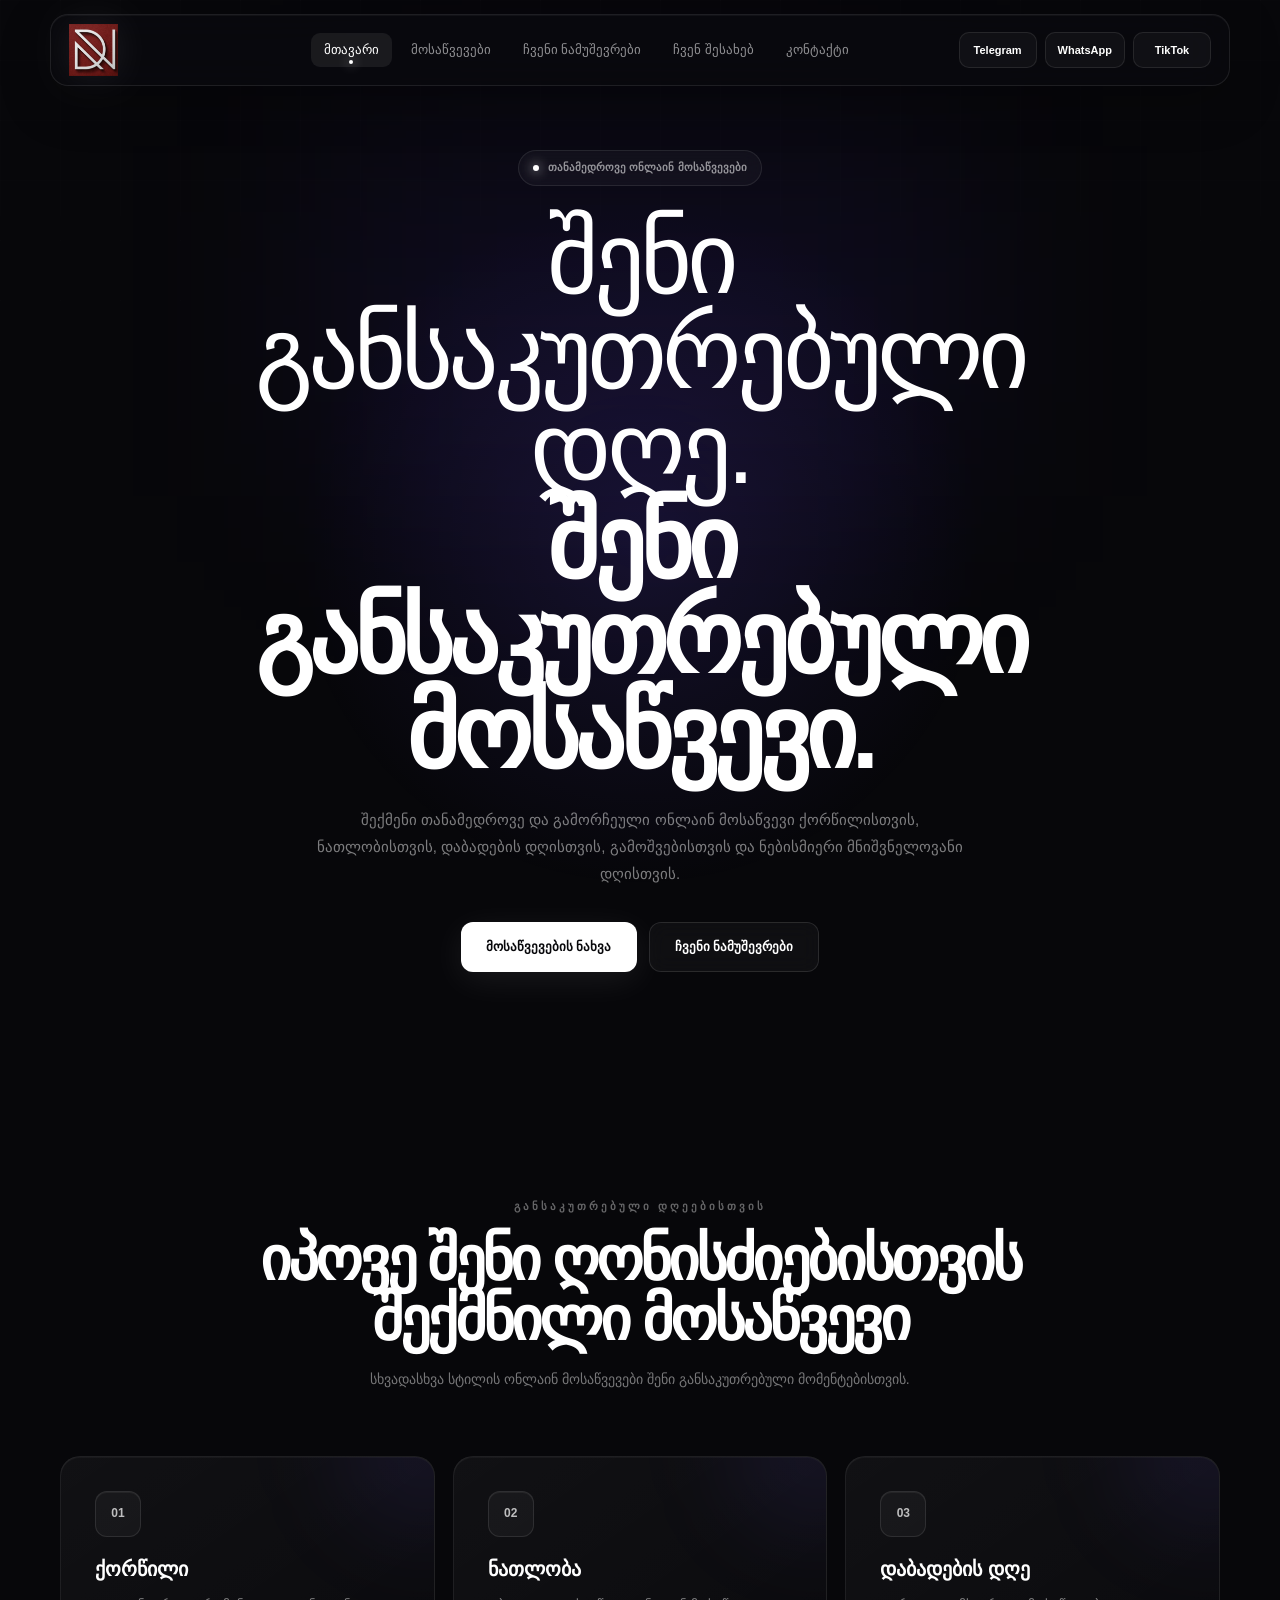
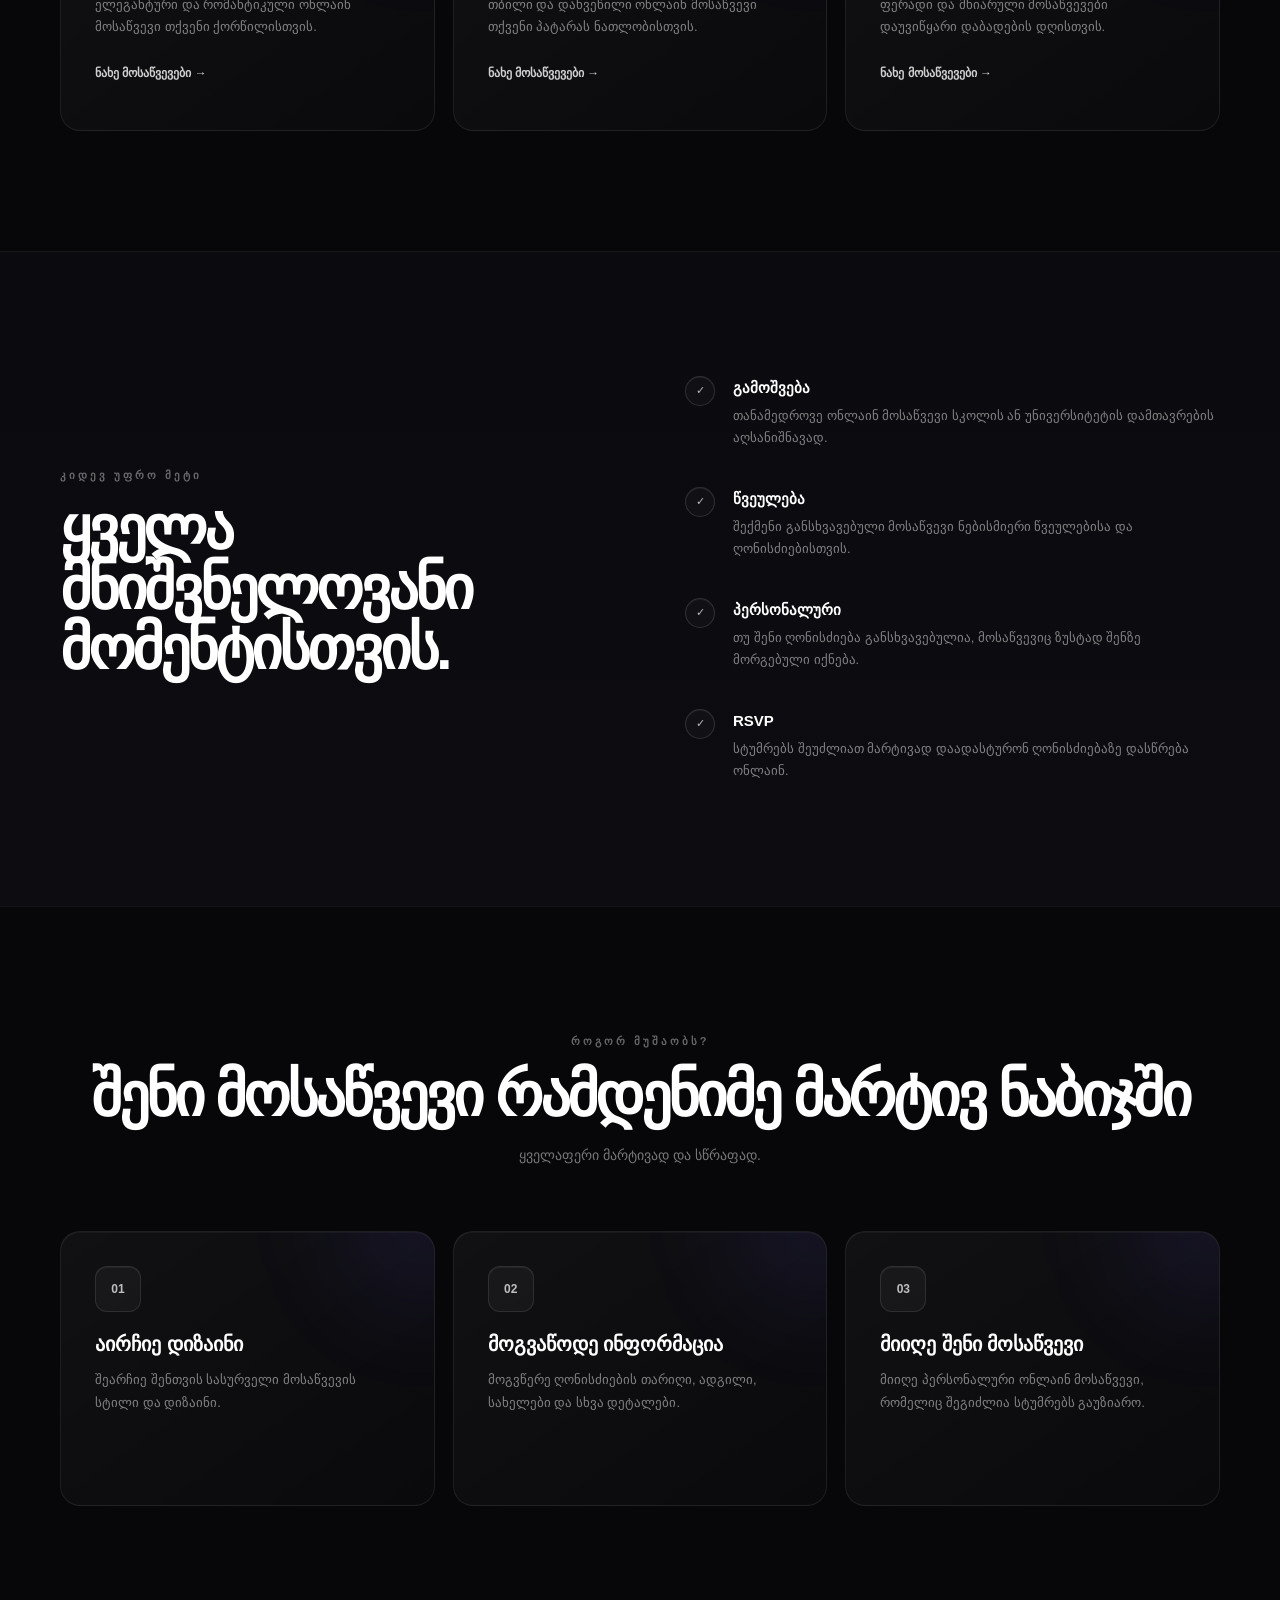
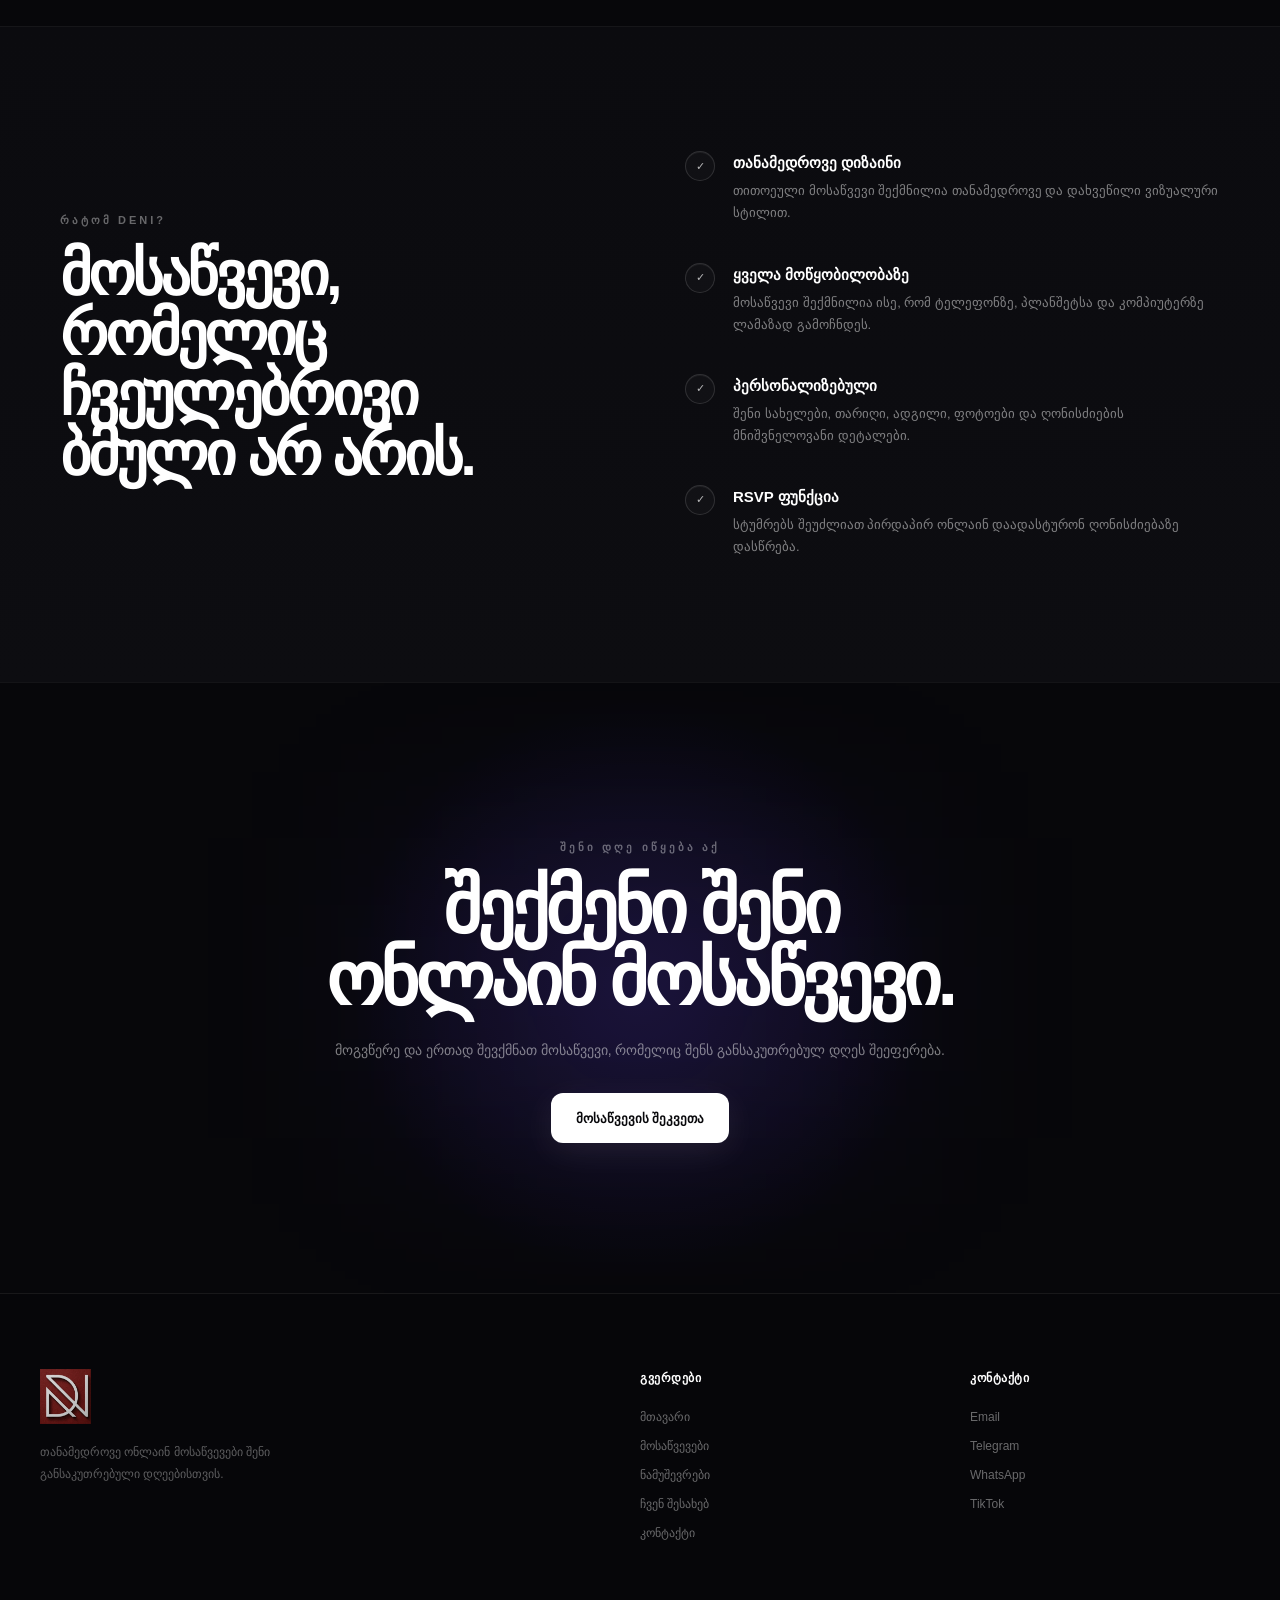
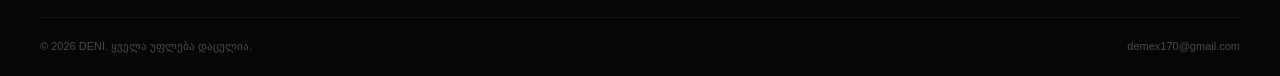
==== commit cd3712b5: "Update index.html" ====
--- a/index.html
+++ b/index.html
@@ -994,4 +994,4 @@
 
 </body>
 
-</html>+</html>
--- a/style.css
+++ b/style.css
@@ -1,6 +1,6 @@
 /* =========================================================
-   PREMIUM DARK WEBSITE
-   Enhanced version
+   DENI — PREMIUM DARK WEBSITE
+   GLOBAL STYLE
 ========================================================= */
 
 
@@ -16,18 +16,18 @@
 
 html {
     scroll-behavior: smooth;
-    scroll-padding-top: 90px;
+    scroll-padding-top: 100px;
 }
 
 body {
     font-family:
         Inter,
+        "Noto Sans Georgian",
+        "Segoe UI",
         Arial,
         sans-serif;
 
-    background:
-        #07070a;
-
+    background: #07070a;
     color: #ffffff;
 
     line-height: 1.6;
@@ -42,7 +42,6 @@
     content: "";
 
     position: fixed;
-
     inset: 0;
 
     pointer-events: none;
@@ -94,7 +93,7 @@
 
 
 /* =========================
-   CUSTOM SCROLLBAR
+   SCROLLBAR
 ========================= */
 
 ::-webkit-scrollbar {
@@ -115,9 +114,9 @@
 }
 
 
-/* =========================
+/* =========================================================
    NAVBAR
-========================= */
+========================================================= */
 
 .navbar {
     position: fixed;
@@ -128,6 +127,8 @@
     transform: translateX(-50%);
 
     width: min(1180px, calc(100% - 30px));
+
+    height: auto;
 
     z-index: 1000;
 
@@ -153,7 +154,8 @@
         inset 0 1px 0 rgba(255,255,255,0.04);
 
     transition:
-        0.35s ease;
+        border-color 0.35s ease,
+        background 0.35s ease;
 }
 
 .navbar:hover {
@@ -166,54 +168,50 @@
 
 .nav-container {
     width: 100%;
-
     height: 70px;
 
     padding: 0 18px;
-
-    margin: auto;
+    margin: 0;
 
     display: flex;
-
     align-items: center;
-
     justify-content: space-between;
 
     gap: 25px;
 }
 
 
-/* =========================
+/* =========================================================
    LOGO
-========================= */
+========================================================= */
 
 .logo {
     width: 145px;
     height: 52px;
 
     display: flex;
-
     align-items: center;
     justify-content: flex-start;
 
-    flex-shrink: 0;
+    flex: 0 0 145px;
+
+    margin: 0;
+    padding: 0;
 }
 
 .logo img {
     display: block;
 
-    width: 100%;
-    height: 100%;
+    width: 145px;
+    height: 52px;
 
     max-width: 145px;
     max-height: 52px;
 
     object-fit: contain;
-
     object-position: left center;
 
-    transition:
-        0.3s ease;
+    transition: transform 0.3s ease;
 
     filter:
         drop-shadow(
@@ -227,24 +225,36 @@
 }
 
 
-/* =========================
-   NAV MENU
-========================= */
+/* =========================================================
+   DESKTOP NAVIGATION
+========================================================= */
 
 .nav-menu {
     display: flex;
 
     align-items: center;
-
     justify-content: center;
 
     gap: 6px;
 
     flex: 1;
-}
-
-.nav-menu a {
-    position: relative;
+
+    min-width: 0;
+}
+
+.nav-menu > a {
+    position: relative;
+
+    display: inline-flex;
+    align-items: center;
+    justify-content: center;
+
+    width: auto;
+    height: auto;
+
+    min-height: 0;
+
+    margin: 0;
 
     padding: 9px 13px;
 
@@ -254,8 +264,11 @@
         rgba(255,255,255,0.55);
 
     font-size: 13px;
-
     font-weight: 500;
+
+    line-height: 1.2;
+
+    white-space: nowrap;
 
     transition:
         color 0.25s ease,
@@ -263,7 +276,7 @@
         transform 0.25s ease;
 }
 
-.nav-menu a:hover {
+.nav-menu > a:hover {
     color: #ffffff;
 
     background:
@@ -273,20 +286,19 @@
         translateY(-1px);
 }
 
-.nav-menu a.active {
+.nav-menu > a.active {
     color: #ffffff;
 
     background:
         rgba(255,255,255,0.07);
 }
 
-.nav-menu a.active::after {
+.nav-menu > a.active::after {
     content: "";
 
     position: absolute;
 
     left: 50%;
-
     bottom: 3px;
 
     transform:
@@ -305,9 +317,9 @@
 }
 
 
-/* =========================
-   SOCIAL
-========================= */
+/* =========================================================
+   SOCIAL LINKS
+========================================================= */
 
 .nav-socials {
     display: flex;
@@ -319,15 +331,13 @@
     flex-shrink: 0;
 }
 
-.nav-socials a {
+.nav-socials > a {
     display: flex;
 
     align-items: center;
-
     justify-content: center;
 
     min-width: 78px;
-
     height: 36px;
 
     padding: 0 12px;
@@ -344,18 +354,14 @@
     color: #ffffff;
 
     font-size: 11px;
-
     font-weight: 600;
 
-    transition:
-        0.3s ease;
-
-    box-shadow:
-        inset 0 1px 0
-        rgba(255,255,255,0.04);
-}
-
-.nav-socials a:hover {
+    line-height: 1;
+
+    transition: 0.3s ease;
+}
+
+.nav-socials > a:hover {
     transform:
         translateY(-2px);
 
@@ -371,15 +377,17 @@
 }
 
 
-/* =========================
+/* =========================================================
    MOBILE BUTTON
-========================= */
+========================================================= */
 
 .menu-toggle {
     display: none;
 
     width: 42px;
     height: 42px;
+
+    padding: 0;
 
     border:
         1px solid
@@ -396,8 +404,7 @@
 
     cursor: pointer;
 
-    transition:
-        0.25s ease;
+    transition: 0.25s ease;
 }
 
 .menu-toggle:hover {
@@ -409,15 +416,14 @@
 }
 
 
-/* =========================
+/* =========================================================
    MOBILE MENU
-========================= */
+========================================================= */
 
 .mobile-menu {
     position: fixed;
 
     top: 92px;
-
     left: 50%;
 
     transform:
@@ -435,7 +441,7 @@
     gap: 5px;
 
     background:
-        rgba(10,10,14,0.94);
+        rgba(10,10,14,0.96);
 
     backdrop-filter:
         blur(25px);
@@ -465,32 +471,51 @@
 }
 
 @keyframes mobileMenuAppear {
+
     from {
         opacity: 0;
+
         transform:
             translate(-50%, -10px);
     }
 
     to {
         opacity: 1;
+
         transform:
             translate(-50%, 0);
     }
 }
 
 .mobile-menu > a {
+    display: block;
+
+    width: 100%;
+
     padding: 13px 14px;
 
+    margin: 0;
+
     border-radius: 10px;
 
     color:
         rgba(255,255,255,0.7);
 
-    transition:
-        0.2s ease;
+    font-size: 14px;
+
+    line-height: 1.4;
+
+    transition: 0.2s ease;
 }
 
 .mobile-menu > a:hover {
+    background:
+        rgba(255,255,255,0.07);
+
+    color: #ffffff;
+}
+
+.mobile-menu > a.active {
     background:
         rgba(255,255,255,0.07);
 
@@ -503,7 +528,6 @@
     gap: 8px;
 
     margin-top: 8px;
-
     padding-top: 12px;
 
     border-top:
@@ -511,7 +535,7 @@
         rgba(255,255,255,0.07);
 }
 
-.mobile-socials a {
+.mobile-socials > a {
     flex: 1;
 
     text-align: center;
@@ -531,9 +555,9 @@
 }
 
 
-/* =========================
+/* =========================================================
    HERO
-========================= */
+========================================================= */
 
 .hero {
     position: relative;
@@ -543,33 +567,21 @@
     display: flex;
 
     align-items: center;
-
     justify-content: center;
+
+    text-align: center;
 
     padding:
         150px 20px 100px;
 
-    text-align: center;
-
     overflow: hidden;
 
     background:
         radial-gradient(
-            circle at 50% 25%,
-            rgba(115,85,255,0.19),
-            transparent 30%
-        ),
-        radial-gradient(
-            circle at 15% 80%,
-            rgba(0,170,255,0.07),
-            transparent 25%
-        ),
-        radial-gradient(
-            circle at 85% 70%,
-            rgba(180,70,255,0.06),
-            transparent 25%
-        ),
-        #08080b;
+            circle at center,
+            rgba(110,80,255,0.14),
+            transparent 42%
+        );
 }
 
 .hero::before {
@@ -578,258 +590,1224 @@
     position: absolute;
 
     width: 650px;
-    height: 650px;
-
-    top: -250px;
+    height: 350px;
+
+    top: 30%;
+    left: 50%;
+
+    transform:
+        translate(-50%, -50%);
+
+    background:
+        rgba(100,70,255,0.08);
+
+    filter: blur(100px);
+
+    pointer-events: none;
+}
+
+.hero-content {
+    position: relative;
+
+    z-index: 1;
+
+    width: min(900px, 100%);
+
+    margin: auto;
+}
+
+.hero-badge {
+    display: inline-flex;
+
+    align-items: center;
+
+    gap: 9px;
+
+    margin-bottom: 25px;
+
+    padding:
+        8px 14px;
+
+    border:
+        1px solid
+        rgba(255,255,255,0.09);
+
+    border-radius: 999px;
+
+    background:
+        rgba(255,255,255,0.035);
+
+    color:
+        rgba(255,255,255,0.55);
+
+    font-size: 11px;
+    font-weight: 600;
+
+    backdrop-filter:
+        blur(10px);
+}
+
+.hero-badge span {
+    width: 6px;
+    height: 6px;
+
+    border-radius: 50%;
+
+    background: #ffffff;
+
+    box-shadow:
+        0 0 12px
+        rgba(255,255,255,0.9);
+}
+
+.hero h1 {
+    position: relative;
+
+    max-width: 950px;
+
+    margin:
+        0 auto 25px;
+
+    font-size:
+        clamp(50px, 8vw, 100px);
+
+    line-height:
+        0.95;
+
+    letter-spacing:
+        -5px;
+
+    font-weight: 500;
+}
+
+.hero h1 strong {
+    font-weight: 750;
+}
+
+.hero p {
+    position: relative;
+
+    max-width: 680px;
+
+    margin:
+        0 auto 35px;
+
+    color:
+        rgba(255,255,255,0.48);
+
+    font-size: 15px;
+
+    line-height: 1.8;
+}
+
+.hero-buttons {
+    display: flex;
+
+    align-items: center;
+    justify-content: center;
+
+    gap: 12px;
+
+    flex-wrap: wrap;
+}
+
+
+/* =========================================================
+   PAGE HERO
+========================================================= */
+
+.page-hero {
+    position: relative;
+
+    min-height: 58vh;
+
+    display: flex;
+
+    align-items: center;
+    justify-content: center;
+
+    flex-direction: column;
+
+    text-align: center;
+
+    padding:
+        150px 20px 80px;
+
+    overflow: hidden;
+
+    background:
+        radial-gradient(
+            circle at center,
+            rgba(110,80,255,0.14),
+            transparent 40%
+        );
+}
+
+.page-hero::before {
+    content: "";
+
+    position: absolute;
+
+    width: 600px;
+    height: 300px;
+
+    top: 20%;
     left: 50%;
 
     transform:
         translateX(-50%);
 
+    background:
+        rgba(110,80,255,0.06);
+
+    filter: blur(90px);
+
+    pointer-events: none;
+}
+
+.page-hero h1 {
+    position: relative;
+
+    font-size:
+        clamp(48px, 8vw, 92px);
+
+    line-height: 0.95;
+
+    letter-spacing:
+        -5px;
+
+    margin-bottom: 25px;
+}
+
+.page-hero p {
+    position: relative;
+
+    max-width: 600px;
+
+    color:
+        rgba(255,255,255,0.48);
+
+    font-size: 15px;
+}
+
+
+/* =========================================================
+   SECTIONS
+========================================================= */
+
+.section {
+    position: relative;
+
+    width:
+        min(1200px, 100%);
+
+    margin: auto;
+
+    padding:
+        120px 20px;
+}
+
+.dark-section {
+    width: 100%;
+
+    max-width: none;
+
+    padding-left:
+        max(20px, calc((100% - 1160px) / 2));
+
+    padding-right:
+        max(20px, calc((100% - 1160px) / 2));
+
+    background:
+        linear-gradient(
+            180deg,
+            #0b0b0f,
+            #0d0d11
+        );
+
+    border-top:
+        1px solid
+        rgba(255,255,255,0.035);
+
+    border-bottom:
+        1px solid
+        rgba(255,255,255,0.035);
+}
+
+.section-header {
+    text-align: center;
+
+    margin-bottom: 65px;
+}
+
+.section-label {
+    display: inline-block;
+
+    margin-bottom: 15px;
+
+    color:
+        rgba(255,255,255,0.38);
+
+    font-size: 11px;
+    font-weight: 700;
+
+    text-transform: uppercase;
+
+    letter-spacing: 3px;
+}
+
+.section h2 {
+    font-size:
+        clamp(34px, 5vw, 60px);
+
+    line-height: 1;
+
+    letter-spacing:
+        -3px;
+
+    margin-bottom: 18px;
+
+    text-wrap: balance;
+}
+
+.section-header p {
+    max-width: 650px;
+
+    margin: auto;
+
+    color:
+        rgba(255,255,255,0.45);
+
+    font-size: 14px;
+}
+
+
+/* =========================================================
+   SERVICE CARDS
+========================================================= */
+
+.services-grid {
+    display: grid;
+
+    grid-template-columns:
+        repeat(3, 1fr);
+
+    gap: 18px;
+}
+
+.service-card {
+    position: relative;
+
+    min-height: 275px;
+
+    padding: 34px;
+
+    overflow: hidden;
+
+    border:
+        1px solid
+        rgba(255,255,255,0.075);
+
+    border-radius: 20px;
+
+    background:
+        linear-gradient(
+            145deg,
+            rgba(255,255,255,0.045),
+            rgba(255,255,255,0.015)
+        );
+
+    transition:
+        transform 0.35s
+        cubic-bezier(.16,1,.3,1),
+        border-color 0.35s ease,
+        background 0.35s ease,
+        box-shadow 0.35s ease;
+
+    box-shadow:
+        inset 0 1px 0
+        rgba(255,255,255,0.035);
+}
+
+.service-card::before {
+    content: "";
+
+    position: absolute;
+
+    width: 180px;
+    height: 180px;
+
+    top: -100px;
+    right: -80px;
+
     border-radius: 50%;
 
     background:
-        radial-gradient(
-            circle,
-            rgba(255,255,255,0.035),
-            transparent 65%
+        rgba(120,90,255,0.08);
+
+    filter: blur(45px);
+
+    transition:
+        transform 0.4s ease;
+}
+
+.service-card:hover {
+    transform:
+        translateY(-8px);
+
+    border-color:
+        rgba(255,255,255,0.16);
+
+    background:
+        linear-gradient(
+            145deg,
+            rgba(255,255,255,0.065),
+            rgba(255,255,255,0.02)
         );
 
-    filter:
-        blur(20px);
-
-    pointer-events: none;
-}
-
-.hero::after {
-    content: "";
-
-    position: absolute;
-
-    left: 50%;
-    bottom: -300px;
-
+    box-shadow:
+        0 25px 70px
+        rgba(0,0,0,0.25);
+}
+
+.service-card:hover::before {
     transform:
-        translateX(-50%);
-
-    width: 700px;
-    height: 500px;
-
-    border-radius: 50%;
-
-    background:
-        rgba(100,70,255,0.09);
-
-    filter:
-        blur(100px);
-
-    pointer-events: none;
-}
-
-.hero-content {
-    position: relative;
-
-    z-index: 2;
-
-    width:
-        min(950px, 100%);
-
-    animation:
-        heroAppear
-        1s cubic-bezier(.16,1,.3,1);
-}
-
-@keyframes heroAppear {
-    from {
-        opacity: 0;
-
-        transform:
-            translateY(35px)
-            scale(0.98);
-    }
-
-    to {
-        opacity: 1;
-
-        transform:
-            translateY(0)
-            scale(1);
-    }
-}
-
-
-/* =========================
-   HERO BADGE
-========================= */
-
-.hero-badge {
+        scale(1.5);
+}
+
+.service-card h3 {
+    position: relative;
+
+    font-size: 20px;
+
+    line-height: 1.25;
+
+    margin:
+        20px 0 12px;
+}
+
+.service-card > p {
+    position: relative;
+
+    color:
+        rgba(255,255,255,0.48);
+
+    font-size: 13px;
+
+    line-height: 1.75;
+
+    margin-bottom: 20px;
+}
+
+.service-card > a {
+    position: relative;
+
     display: inline-flex;
 
     align-items: center;
 
-    gap: 9px;
-
-    padding:
-        8px 14px;
+    color:
+        rgba(255,255,255,0.8);
+
+    font-size: 12px;
+
+    font-weight: 650;
+
+    transition:
+        transform 0.25s ease,
+        color 0.25s ease;
+}
+
+.service-card > a:hover {
+    color: #ffffff;
+
+    transform:
+        translateX(4px);
+}
+
+
+/* =========================================================
+   CARD ICON
+========================================================= */
+
+.service-icon {
+    position: relative;
+
+    width: 46px;
+    height: 46px;
+
+    display: flex;
+
+    align-items: center;
+    justify-content: center;
 
     border:
         1px solid
         rgba(255,255,255,0.1);
 
-    border-radius: 999px;
+    border-radius: 12px;
 
     background:
         rgba(255,255,255,0.035);
 
-    backdrop-filter:
-        blur(15px);
-
-    color:
-        rgba(255,255,255,0.62);
-
-    font-size: 11px;
-
-    margin-bottom: 28px;
+    color:
+        rgba(255,255,255,0.72);
+
+    font-size: 12px;
+    font-weight: 600;
 
     box-shadow:
-        0 10px 40px
-        rgba(0,0,0,0.15),
         inset 0 1px 0
         rgba(255,255,255,0.05);
 }
 
-.hero-badge span {
-    width: 7px;
-    height: 7px;
+
+/* =========================================================
+   CARD TOP
+========================================================= */
+
+.service-card-top {
+    position: relative;
+
+    display: flex;
+
+    align-items: center;
+    justify-content: space-between;
+
+    margin-bottom: 27px;
+}
+
+.service-card-top .service-icon {
+    margin-bottom: 0;
+}
+
+.card-status {
+    position: relative;
+
+    padding:
+        6px 9px;
+
+    border:
+        1px solid
+        rgba(255,255,255,0.12);
+
+    border-radius: 999px;
+
+    background:
+        rgba(255,255,255,0.05);
+
+    color:
+        rgba(255,255,255,0.65);
+
+    font-size: 9px;
+    font-weight: 700;
+
+    letter-spacing: 1.5px;
+}
+
+
+/* =========================================================
+   INVITATION CARDS
+========================================================= */
+
+.invitation-card {
+    position: relative;
+}
+
+.invitation-card h3 {
+    position: relative;
+
+    font-size: 20px;
+
+    line-height: 1.25;
+
+    margin-bottom: 12px;
+}
+
+.invitation-card > p {
+    position: relative;
+
+    min-height: 63px;
+
+    color:
+        rgba(255,255,255,0.48);
+
+    font-size: 13px;
+
+    line-height: 1.75;
+
+    margin-bottom: 25px;
+}
+
+
+/* =========================================================
+   PRICE BOX
+========================================================= */
+
+.price-box {
+    position: relative;
+
+    display: grid;
+
+    grid-template-columns:
+        1fr auto 1fr;
+
+    align-items: center;
+
+    gap: 15px;
+
+    margin-top: 20px;
+    margin-bottom: 20px;
+
+    padding:
+        17px 15px;
+
+    border:
+        1px solid
+        rgba(255,255,255,0.075);
+
+    border-radius: 14px;
+
+    background:
+        rgba(255,255,255,0.025);
+
+    box-shadow:
+        inset 0 1px 0
+        rgba(255,255,255,0.035);
+}
+
+.price-item {
+    display: flex;
+
+    flex-direction: column;
+
+    gap: 3px;
+}
+
+.price-item span {
+    color:
+        rgba(255,255,255,0.42);
+
+    font-size: 10px;
+    font-weight: 600;
+
+    text-transform: uppercase;
+
+    letter-spacing: 1px;
+}
+
+.price-item strong {
+    color: #ffffff;
+
+    font-size: 21px;
+    font-weight: 750;
+
+    line-height: 1;
+}
+
+.premium-price strong {
+    color: #ffffff;
+
+    text-shadow:
+        0 0 20px
+        rgba(255,255,255,0.15);
+}
+
+.price-divider {
+    width: 1px;
+    height: 38px;
+
+    background:
+        rgba(255,255,255,0.1);
+}
+
+
+/* =========================================================
+   CARD ORDER
+========================================================= */
+
+.card-order {
+    position: relative;
+
+    display: flex;
+
+    align-items: center;
+    justify-content: space-between;
+
+    width: 100%;
+
+    padding:
+        13px 15px;
+
+    border:
+        1px solid
+        rgba(255,255,255,0.1);
+
+    border-radius: 11px;
+
+    background:
+        rgba(255,255,255,0.04);
+
+    color:
+        rgba(255,255,255,0.85);
+
+    font-size: 12px;
+    font-weight: 650;
+
+    transition: 0.3s ease;
+}
+
+.card-order span {
+    font-size: 17px;
+
+    transition:
+        transform 0.3s ease;
+}
+
+.card-order:hover {
+    background:
+        rgba(255,255,255,0.09);
+
+    border-color:
+        rgba(255,255,255,0.18);
+
+    color: #ffffff;
+}
+
+.card-order:hover span {
+    transform:
+        translateX(4px);
+}
+
+
+/* =========================================================
+   PACKAGES
+========================================================= */
+
+.packages-section {
+    position: relative;
+}
+
+.packages-grid {
+    display: grid;
+
+    grid-template-columns:
+        repeat(2, minmax(0, 1fr));
+
+    gap: 22px;
+
+    max-width: 1100px;
+
+    margin: auto;
+}
+
+.package-card {
+    position: relative;
+
+    overflow: hidden;
+
+    padding: 40px;
+
+    border:
+        1px solid
+        rgba(255,255,255,0.09);
+
+    border-radius: 24px;
+
+    background:
+        linear-gradient(
+            145deg,
+            rgba(255,255,255,0.055),
+            rgba(255,255,255,0.018)
+        );
+
+    box-shadow:
+        0 25px 80px
+        rgba(0,0,0,0.22),
+
+        inset 0 1px 0
+        rgba(255,255,255,0.04);
+
+    transition:
+        transform 0.4s
+        cubic-bezier(.16,1,.3,1),
+        border-color 0.4s ease,
+        box-shadow 0.4s ease;
+}
+
+.package-card:hover {
+    transform:
+        translateY(-7px);
+
+    border-color:
+        rgba(255,255,255,0.16);
+
+    box-shadow:
+        0 35px 90px
+        rgba(0,0,0,0.3);
+}
+
+.premium-package {
+    border-color:
+        rgba(255,255,255,0.14);
+
+    background:
+        linear-gradient(
+            145deg,
+            rgba(255,255,255,0.07),
+            rgba(255,255,255,0.02)
+        );
+}
+
+.premium-glow {
+    position: absolute;
+
+    width: 350px;
+    height: 350px;
+
+    top: -220px;
+    right: -160px;
 
     border-radius: 50%;
 
-    background: #ffffff;
+    background:
+        rgba(110,80,255,0.13);
+
+    filter: blur(80px);
+
+    pointer-events: none;
+}
+
+
+/* =========================================================
+   PACKAGE HEADER
+========================================================= */
+
+.package-header {
+    position: relative;
+
+    display: flex;
+
+    align-items: center;
+    justify-content: space-between;
+
+    gap: 20px;
+
+    margin-bottom: 20px;
+}
+
+.package-label {
+    display: inline-block;
+
+    margin-bottom: 8px;
+
+    color:
+        rgba(255,255,255,0.4);
+
+    font-size: 10px;
+    font-weight: 750;
+
+    letter-spacing: 2.5px;
+}
+
+.package-header h3 {
+    font-size: 30px;
+
+    line-height: 1.15;
+
+    letter-spacing: -1px;
+}
+
+.package-symbol {
+    position: relative;
+
+    width: 48px;
+    height: 48px;
+
+    flex-shrink: 0;
+
+    display: flex;
+
+    align-items: center;
+    justify-content: center;
+
+    border:
+        1px solid
+        rgba(255,255,255,0.11);
+
+    border-radius: 14px;
+
+    background:
+        rgba(255,255,255,0.04);
+
+    color:
+        rgba(255,255,255,0.65);
+
+    font-size: 14px;
+    font-weight: 700;
+}
+
+
+/* =========================================================
+   PACKAGE DESCRIPTION
+========================================================= */
+
+.package-description {
+    position: relative;
+
+    color:
+        rgba(255,255,255,0.58);
+
+    font-size: 15px;
+
+    line-height: 1.75;
+
+    margin-bottom: 28px;
+
+    max-width: 560px;
+}
+
+
+/* =========================================================
+   PACKAGE INCLUDES
+========================================================= */
+
+.package-includes {
+    position: relative;
+
+    display: flex;
+
+    align-items: center;
+    justify-content: center;
+
+    gap: 10px;
+
+    flex-wrap: wrap;
+
+    margin-bottom: 25px;
+
+    padding:
+        13px 15px;
+
+    border:
+        1px solid
+        rgba(255,255,255,0.09);
+
+    border-radius: 12px;
+
+    background:
+        rgba(255,255,255,0.035);
+
+    color:
+        rgba(255,255,255,0.72);
+
+    font-size: 11px;
+    font-weight: 700;
+
+    letter-spacing: 0.4px;
+
+    text-align: center;
+}
+
+.package-includes span:nth-child(2) {
+    color:
+        rgba(255,255,255,0.35);
+
+    font-size: 16px;
+}
+
+
+/* =========================================================
+   PACKAGE FEATURES
+========================================================= */
+
+.package-features {
+    position: relative;
+    display: flex;
+    flex-direction: column;
+    gap: 0;
+    margin-bottom: 30px;
+    align-items: center;
+    text-align: center;
+}
+
+
+.package-feature {
+    display: flex;
+
+    align-items: center;
+    justify-content: center;
+
+    gap: 14px;
+
+    padding:
+        17px 0;
+
+    border-bottom:
+        1px solid
+        rgba(255,255,255,0.065);
+}
+
+.package-feature:first-child {
+    padding-top: 5px;
+}
+
+.package-feature:last-child {
+    border-bottom: none;
+}
+
+.package-feature > span {
+    width: 27px;
+    height: 27px;
+
+    flex-shrink: 0;
+
+    display: flex;
+
+    align-items: center;
+    justify-content: center;
+
+    margin-top: 1px;
+
+    border:
+        1px solid
+        rgba(255,255,255,0.14);
+
+    border-radius: 50%;
+
+    background:
+        rgba(255,255,255,0.045);
+
+    color:
+        rgba(255,255,255,0.82);
+
+    font-size: 12px;
+    font-weight: 700;
 
     box-shadow:
-        0 0 8px
-        rgba(255,255,255,0.9),
-        0 0 20px
-        rgba(255,255,255,0.5);
-
-    animation:
-        pulseDot
-        2s infinite;
-}
-
-@keyframes pulseDot {
-    0%,
-    100% {
-        opacity: 1;
-        transform: scale(1);
-    }
-
-    50% {
-        opacity: 0.45;
-        transform: scale(0.75);
-    }
-}
-
-
-/* =========================
-   HERO TITLE
-========================= */
-
-.hero h1 {
+        inset 0 1px 0
+        rgba(255,255,255,0.05);
+}
+
+.package-feature p {
+    margin: 0;
+
+    color:
+        rgba(255,255,255,0.78);
+
+    font-size: 15px;
+
+    line-height: 1.75;
+
+    font-weight: 500;
+
+    letter-spacing: 0.05px;
+
+    text-align: center;
+
+    flex: 0 1 auto;
+}
+
+.premium-package .package-feature p {
+    color:
+        rgba(255,255,255,0.84);
+
+    font-weight: 550;
+}
+
+.premium-package .package-feature > span {
+    background:
+        rgba(255,255,255,0.065);
+
+    border-color:
+        rgba(255,255,255,0.18);
+}
+
+
+/* =========================================================
+   PACKAGE BUTTON
+========================================================= */
+
+.package-button {
+    position: relative;
+
+    width: 100%;
+
+    min-height: 52px;
+
+    margin-top: auto;
+
+    font-size: 13px;
+}
+
+
+/* =========================================================
+   SPLIT / FEATURES
+========================================================= */
+
+.split-section {
+    display: grid;
+
+    grid-template-columns:
+        1fr 1fr;
+
+    gap: 90px;
+
+    align-items: center;
+}
+
+.features {
+    display: flex;
+
+    flex-direction: column;
+
+    gap: 30px;
+}
+
+.feature {
+    display: flex;
+
+    gap: 18px;
+
+    padding: 4px 0;
+}
+
+.feature > span {
+    width: 30px;
+    height: 30px;
+
+    flex-shrink: 0;
+
+    display: flex;
+
+    align-items: center;
+    justify-content: center;
+
+    border:
+        1px solid
+        rgba(255,255,255,0.13);
+
+    border-radius: 50%;
+
+    background:
+        rgba(255,255,255,0.025);
+
+    font-size: 11px;
+
+    color:
+        rgba(255,255,255,0.7);
+
+    box-shadow:
+        inset 0 1px 0
+        rgba(255,255,255,0.05);
+}
+
+.feature h3 {
+    font-size: 15px;
+
+    margin-bottom: 5px;
+}
+
+.feature p {
+    color:
+        rgba(255,255,255,0.48);
+
+    font-size: 13px;
+
+    line-height: 1.7;
+}
+
+
+/* =========================================================
+   CTA
+========================================================= */
+
+.cta {
+    position: relative;
+
+    padding:
+        150px 20px;
+
+    text-align: center;
+
+    overflow: hidden;
+
+    background:
+        radial-gradient(
+            circle at center,
+            rgba(110,80,255,0.14),
+            transparent 42%
+        );
+}
+
+.cta::before {
+    content: "";
+
+    position: absolute;
+
+    width: 500px;
+    height: 300px;
+
+    left: 50%;
+    top: 50%;
+
+    transform:
+        translate(-50%,-50%);
+
+    background:
+        rgba(100,70,255,0.08);
+
+    filter: blur(100px);
+
+    pointer-events: none;
+}
+
+.cta > div {
+    position: relative;
+    z-index: 1;
+}
+
+.cta h2 {
+    position: relative;
+
+    max-width: 750px;
+
+    margin:
+        0 auto 22px;
+
     font-size:
-        clamp(52px, 8vw, 108px);
-
-    line-height:
-        0.94;
+        clamp(40px, 6vw, 74px);
+
+    line-height: 0.98;
 
     letter-spacing:
-        -5px;
-
-    margin-bottom:
-        30px;
-
-    font-weight:
-        800;
-
-    text-wrap:
-        balance;
-}
-
-.hero h1 strong {
-    background:
-        linear-gradient(
-            110deg,
-            #ffffff 0%,
-            #f2f2f2 30%,
-            #8e8e96 75%,
-            #ffffff 100%
-        );
-
-    -webkit-background-clip:
-        text;
-
-    background-clip:
-        text;
-
-    color:
-        transparent;
-
-    background-size:
-        200% auto;
-
-    animation:
-        titleShine
-        6s linear infinite;
-}
-
-@keyframes titleShine {
-    to {
-        background-position:
-            200% center;
-    }
-}
-
-.hero p {
-    max-width:
-        650px;
-
-    margin:
-        0 auto 38px;
-
-    color:
-        rgba(255,255,255,0.5);
-
-    font-size:
-        16px;
-
-    line-height:
-        1.8;
-}
-
-
-/* =========================
+        -4px;
+
+    text-wrap: balance;
+}
+
+.cta p {
+    position: relative;
+
+    color:
+        rgba(255,255,255,0.48);
+
+    margin-bottom: 32px;
+
+    font-size: 14px;
+}
+
+
+/* =========================================================
    BUTTONS
-========================= */
-
-.hero-buttons {
-    display: flex;
-
-    justify-content: center;
+========================================================= */
+
+.btn {
+    position: relative;
+
+    display: inline-flex;
 
     align-items: center;
-
-    gap: 12px;
-
-    flex-wrap: wrap;
-}
-
-.btn {
-    position: relative;
-
-    display: inline-flex;
-
-    align-items: center;
-
     justify-content: center;
 
     min-height: 50px;
@@ -837,14 +1815,12 @@
     padding:
         0 25px;
 
-    border-radius:
-        12px;
-
-    font-size:
-        13px;
-
-    font-weight:
-        650;
+    border-radius: 12px;
+
+    font-size: 13px;
+    font-weight: 650;
+
+    line-height: 1;
 
     overflow: hidden;
 
@@ -852,7 +1828,7 @@
         transform 0.3s ease,
         box-shadow 0.3s ease,
         background 0.3s ease,
-        border 0.3s ease;
+        border-color 0.3s ease;
 }
 
 .btn::before {
@@ -883,11 +1859,9 @@
 }
 
 .btn-primary {
-    background:
-        #ffffff;
-
-    color:
-        #08080b;
+    background: #ffffff;
+
+    color: #08080b;
 
     box-shadow:
         0 8px 35px
@@ -911,8 +1885,7 @@
     background:
         rgba(255,255,255,0.035);
 
-    color:
-        #ffffff;
+    color: #ffffff;
 
     backdrop-filter:
         blur(10px);
@@ -934,147 +1907,167 @@
 }
 
 
-/* =========================
-   SECTIONS
-========================= */
-
-.section {
-    position: relative;
-
+/* =========================================================
+   PORTFOLIO
+========================================================= */
+
+.portfolio-grid {
+    display: grid;
+
+    grid-template-columns:
+        repeat(2, 1fr);
+
+    gap: 20px;
+}
+
+.portfolio-card {
+    position: relative;
+
+    overflow: hidden;
+
+    border:
+        1px solid
+        rgba(255,255,255,0.08);
+
+    border-radius: 20px;
+
+    background:
+        rgba(255,255,255,0.025);
+
+    transition:
+        transform 0.35s ease,
+        border-color 0.35s ease,
+        box-shadow 0.35s ease;
+}
+
+.portfolio-card:hover {
+    transform:
+        translateY(-7px);
+
+    border-color:
+        rgba(255,255,255,0.15);
+
+    box-shadow:
+        0 25px 60px
+        rgba(0,0,0,0.3);
+}
+
+.portfolio-placeholder {
+    height: 330px;
+
+    display: flex;
+
+    align-items: center;
+    justify-content: center;
+
+    position: relative;
+
+    overflow: hidden;
+
+    background:
+        linear-gradient(
+            135deg,
+            #101014,
+            #1b1b22
+        );
+
+    color:
+        rgba(255,255,255,0.22);
+
+    font-size: 11px;
+
+    letter-spacing: 3px;
+}
+
+.portfolio-placeholder::before {
+    content: "";
+
+    position: absolute;
+
+    width: 250px;
+    height: 250px;
+
+    border-radius: 50%;
+
+    background:
+        rgba(120,90,255,0.09);
+
+    filter: blur(70px);
+
+    transition:
+        transform 0.5s ease;
+}
+
+.portfolio-card:hover
+.portfolio-placeholder::before {
+    transform:
+        scale(1.4);
+}
+
+.portfolio-info {
+    padding: 24px;
+}
+
+.portfolio-info span {
+    color:
+        rgba(255,255,255,0.38);
+
+    font-size: 11px;
+
+    text-transform: uppercase;
+
+    letter-spacing: 1px;
+}
+
+.portfolio-info h3 {
+    margin-top: 6px;
+
+    font-size: 19px;
+}
+
+
+/* =========================================================
+   ABOUT
+========================================================= */
+
+.about-content {
+    display: grid;
+
+    grid-template-columns:
+        1fr 1fr;
+
+    gap: 100px;
+}
+
+.about-content p {
+    color:
+        rgba(255,255,255,0.5);
+
+    margin-bottom: 20px;
+
+    font-size: 14px;
+
+    line-height: 1.9;
+}
+
+.stats {
+    display: grid;
+
+    grid-template-columns:
+        repeat(4, 1fr);
+
+    gap: 15px;
+}
+
+.stats div {
     padding:
-        120px 20px;
-
-    width:
-        min(1200px, 100%);
-
-    margin:
-        auto;
-}
-
-.dark-section {
-    width: 100%;
-
-    max-width: none;
-
-    padding-left:
-        max(20px, calc((100% - 1160px) / 2));
-
-    padding-right:
-        max(20px, calc((100% - 1160px) / 2));
-
-    background:
-        linear-gradient(
-            180deg,
-            #0b0b0f,
-            #0d0d11
-        );
-
-    border-top:
-        1px solid
-        rgba(255,255,255,0.035);
-
-    border-bottom:
-        1px solid
-        rgba(255,255,255,0.035);
-}
-
-.section-header {
-    text-align:
-        center;
-
-    margin-bottom:
-        65px;
-}
-
-.section-label {
-    display:
-        inline-block;
-
-    margin-bottom:
-        15px;
-
-    color:
-        rgba(255,255,255,0.38);
-
-    font-size:
-        11px;
-
-    font-weight:
-        700;
-
-    text-transform:
-        uppercase;
-
-    letter-spacing:
-        3px;
-}
-
-.section h2 {
-    font-size:
-        clamp(34px, 5vw, 60px);
-
-    line-height:
-        1;
-
-    letter-spacing:
-        -3px;
-
-    margin-bottom:
-        18px;
-
-    text-wrap:
-        balance;
-}
-
-.section-header p {
-    max-width:
-        600px;
-
-    margin:
-        auto;
-
-    color:
-        rgba(255,255,255,0.45);
-
-    font-size:
-        14px;
-}
-
-
-/* =========================
-   SERVICES
-========================= */
-
-.services-grid {
-    display:
-        grid;
-
-    grid-template-columns:
-        repeat(3, 1fr);
-
-    gap:
-        16px;
-}
-
-.service-card {
-    position:
-        relative;
-
-    padding:
-        34px;
-
-    min-height:
-        275px;
-
-    overflow:
-        hidden;
+        28px 20px;
 
     border:
         1px solid
         rgba(255,255,255,0.075);
 
-    border-radius:
-        20px;
+    border-radius: 16px;
 
     background:
         linear-gradient(
@@ -1084,803 +2077,128 @@
         );
 
     transition:
-        0.35s cubic-bezier(.16,1,.3,1);
-
-    box-shadow:
-        inset 0 1px 0
-        rgba(255,255,255,0.035);
-}
-
-.service-card::before {
-    content:
-        "";
-
-    position:
-        absolute;
-
-    width:
-        180px;
-
-    height:
-        180px;
-
-    top:
-        -100px;
-
-    right:
-        -80px;
-
-    border-radius:
-        50%;
-
-    background:
-        rgba(120,90,255,0.08);
-
-    filter:
-        blur(45px);
+        transform 0.3s ease,
+        border-color 0.3s ease,
+        background 0.3s ease;
+}
+
+.stats div:hover {
+    transform:
+        translateY(-5px);
+
+    border-color:
+        rgba(255,255,255,0.14);
+
+    background:
+        rgba(255,255,255,0.055);
+}
+
+.stats strong {
+    display: block;
+
+    font-size: 34px;
+
+    line-height: 1;
+
+    margin-bottom: 8px;
+}
+
+.stats span {
+    color:
+        rgba(255,255,255,0.4);
+
+    font-size: 11px;
+}
+
+
+/* =========================================================
+   CONTACT
+========================================================= */
+
+.contact-grid {
+    display: grid;
+
+    grid-template-columns:
+        1fr 1fr;
+
+    gap: 80px;
+
+    align-items: start;
+}
+
+.contact-info h2 {
+    font-size:
+        clamp(38px, 5vw, 62px);
+
+    line-height: 0.98;
+
+    letter-spacing:
+        -3px;
+
+    margin-bottom: 20px;
+}
+
+.contact-info > p {
+    color:
+        rgba(255,255,255,0.46);
+
+    margin-bottom: 35px;
+
+    font-size: 14px;
+}
+
+.contact-link {
+    display: flex;
+
+    flex-direction: column;
+
+    padding: 20px 0;
+
+    border-bottom:
+        1px solid
+        rgba(255,255,255,0.07);
 
     transition:
-        0.4s ease;
-}
-
-.service-card:hover {
-    transform:
-        translateY(-8px);
+        padding-left 0.25s ease,
+        border-color 0.25s ease;
+}
+
+.contact-link:hover {
+    padding-left: 6px;
 
     border-color:
-        rgba(255,255,255,0.16);
-
-    background:
-        linear-gradient(
-            145deg,
-            rgba(255,255,255,0.065),
-            rgba(255,255,255,0.02)
-        );
-
-    box-shadow:
-        0 25px 70px
-        rgba(0,0,0,0.25);
-}
-
-.service-card:hover::before {
-    transform:
-        scale(1.5);
-}
-
-.service-icon {
-    position:
-        relative;
-
-    width:
-        46px;
-
-    height:
-        46px;
-
-    display:
-        flex;
-
-    align-items:
-        center;
-
-    justify-content:
-        center;
-
-    margin-bottom:
-        30px;
+        rgba(255,255,255,0.15);
+}
+
+.contact-link span {
+    color:
+        rgba(255,255,255,0.35);
+
+    font-size: 11px;
+
+    margin-bottom: 5px;
+
+    text-transform: uppercase;
+
+    letter-spacing: 1px;
+}
+
+.contact-link strong {
+    font-size: 15px;
+}
+
+.contact-card {
+    position: relative;
+
+    overflow: hidden;
+
+    padding: 42px;
 
     border:
         1px solid
         rgba(255,255,255,0.1);
 
-    border-radius:
-        12px;
-
-    background:
-        rgba(255,255,255,0.035);
-
-    color:
-        rgba(255,255,255,0.7);
-
-    font-size:
-        12px;
-
-    box-shadow:
-        inset 0 1px 0
-        rgba(255,255,255,0.05);
-}
-
-.service-card h3 {
-    position:
-        relative;
-
-    font-size:
-        20px;
-
-    margin-bottom:
-        12px;
-}
-
-.service-card p {
-    position:
-        relative;
-
-    color:
-        rgba(255,255,255,0.45);
-
-    font-size:
-        13px;
-
-    margin-bottom:
-        25px;
-}
-
-.service-card a {
-    position:
-        relative;
-
-    font-size:
-        12px;
-
-    color:
-        rgba(255,255,255,0.8);
-
-    transition:
-        0.25s ease;
-}
-
-.service-card a:hover {
-    color:
-        #ffffff;
-
-    padding-left:
-        4px;
-}
-
-
-/* =========================
-   SPLIT SECTION
-========================= */
-
-.split-section {
-    display:
-        grid;
-
-    grid-template-columns:
-        1fr 1fr;
-
-    gap:
-        90px;
-
-    align-items:
-        center;
-}
-
-.features {
-    display:
-        flex;
-
-    flex-direction:
-        column;
-
-    gap:
-        30px;
-}
-
-.feature {
-    display:
-        flex;
-
-    gap:
-        18px;
-
-    padding:
-        4px 0;
-}
-
-.feature > span {
-    width:
-        30px;
-
-    height:
-        30px;
-
-    flex-shrink:
-        0;
-
-    display:
-        flex;
-
-    align-items:
-        center;
-
-    justify-content:
-        center;
-
-    border:
-        1px solid
-        rgba(255,255,255,0.13);
-
-    border-radius:
-        50%;
-
-    background:
-        rgba(255,255,255,0.025);
-
-    font-size:
-        11px;
-
-    color:
-        rgba(255,255,255,0.7);
-
-    box-shadow:
-        inset 0 1px 0
-        rgba(255,255,255,0.05);
-}
-
-.feature h3 {
-    font-size:
-        15px;
-
-    margin-bottom:
-        5px;
-}
-
-.feature p {
-    color:
-        rgba(255,255,255,0.42);
-
-    font-size:
-        13px;
-
-    line-height:
-        1.7;
-}
-
-
-/* =========================
-   CTA
-========================= */
-
-.cta {
-    position:
-        relative;
-
-    padding:
-        150px 20px;
-
-    text-align:
-        center;
-
-    overflow:
-        hidden;
-
-    background:
-        radial-gradient(
-            circle at center,
-            rgba(110,80,255,0.14),
-            transparent 42%
-        );
-}
-
-.cta::before {
-    content:
-        "";
-
-    position:
-        absolute;
-
-    width:
-        500px;
-
-    height:
-        300px;
-
-    left:
-        50%;
-
-    top:
-        50%;
-
-    transform:
-        translate(-50%,-50%);
-
-    background:
-        rgba(100,70,255,0.08);
-
-    filter:
-        blur(100px);
-
-    pointer-events:
-        none;
-}
-
-.cta h2 {
-    position:
-        relative;
-
-    max-width:
-        750px;
-
-    margin:
-        0 auto 22px;
-
-    font-size:
-        clamp(40px, 6vw, 74px);
-
-    line-height:
-        0.98;
-
-    letter-spacing:
-        -4px;
-
-    text-wrap:
-        balance;
-}
-
-.cta p {
-    position:
-        relative;
-
-    color:
-        rgba(255,255,255,0.45);
-
-    margin-bottom:
-        32px;
-
-    font-size:
-        14px;
-}
-
-
-/* =========================
-   PAGE HERO
-========================= */
-
-.page-hero {
-    position:
-        relative;
-
-    min-height:
-        58vh;
-
-    display:
-        flex;
-
-    align-items:
-        center;
-
-    justify-content:
-        center;
-
-    flex-direction:
-        column;
-
-    text-align:
-        center;
-
-    padding:
-        150px 20px 80px;
-
-    overflow:
-        hidden;
-
-    background:
-        radial-gradient(
-            circle at center,
-            rgba(110,80,255,0.14),
-            transparent 40%
-        );
-}
-
-.page-hero::before {
-    content:
-        "";
-
-    position:
-        absolute;
-
-    width:
-        600px;
-
-    height:
-        300px;
-
-    top:
-        20%;
-
-    left:
-        50%;
-
-    transform:
-        translateX(-50%);
-
-    background:
-        rgba(110,80,255,0.06);
-
-    filter:
-        blur(90px);
-}
-
-.page-hero h1 {
-    position:
-        relative;
-
-    font-size:
-        clamp(48px, 8vw, 92px);
-
-    line-height:
-        0.95;
-
-    letter-spacing:
-        -5px;
-
-    margin-bottom:
-        25px;
-}
-
-.page-hero p {
-    position:
-        relative;
-
-    max-width:
-        600px;
-
-    color:
-        rgba(255,255,255,0.48);
-
-    font-size:
-        15px;
-}
-
-
-/* =========================
-   PORTFOLIO
-========================= */
-
-.portfolio-grid {
-    display:
-        grid;
-
-    grid-template-columns:
-        repeat(2, 1fr);
-
-    gap:
-        20px;
-}
-
-.portfolio-card {
-    position:
-        relative;
-
-    overflow:
-        hidden;
-
-    border:
-        1px solid
-        rgba(255,255,255,0.08);
-
-    border-radius:
-        20px;
-
-    background:
-        rgba(255,255,255,0.025);
-
-    transition:
-        0.35s ease;
-}
-
-.portfolio-card:hover {
-    transform:
-        translateY(-7px);
-
-    border-color:
-        rgba(255,255,255,0.15);
-
-    box-shadow:
-        0 25px 60px
-        rgba(0,0,0,0.3);
-}
-
-.portfolio-placeholder {
-    height:
-        330px;
-
-    display:
-        flex;
-
-    align-items:
-        center;
-
-    justify-content:
-        center;
-
-    position:
-        relative;
-
-    overflow:
-        hidden;
-
-    background:
-        linear-gradient(
-            135deg,
-            #101014,
-            #1b1b22
-        );
-
-    color:
-        rgba(255,255,255,0.22);
-
-    font-size:
-        11px;
-
-    letter-spacing:
-        3px;
-}
-
-.portfolio-placeholder::before {
-    content:
-        "";
-
-    position:
-        absolute;
-
-    width:
-        250px;
-
-    height:
-        250px;
-
-    border-radius:
-        50%;
-
-    background:
-        rgba(120,90,255,0.09);
-
-    filter:
-        blur(70px);
-
-    transition:
-        0.5s ease;
-}
-
-.portfolio-card:hover
-.portfolio-placeholder::before {
-    transform:
-        scale(1.4);
-}
-
-.portfolio-info {
-    padding:
-        24px;
-}
-
-.portfolio-info span {
-    color:
-        rgba(255,255,255,0.38);
-
-    font-size:
-        11px;
-
-    text-transform:
-        uppercase;
-
-    letter-spacing:
-        1px;
-}
-
-.portfolio-info h3 {
-    margin-top:
-        6px;
-
-    font-size:
-        19px;
-}
-
-
-/* =========================
-   ABOUT
-========================= */
-
-.about-content {
-    display:
-        grid;
-
-    grid-template-columns:
-        1fr 1fr;
-
-    gap:
-        100px;
-}
-
-.about-content p {
-    color:
-        rgba(255,255,255,0.5);
-
-    margin-bottom:
-        20px;
-
-    font-size:
-        14px;
-
-    line-height:
-        1.9;
-}
-
-.stats {
-    display:
-        grid;
-
-    grid-template-columns:
-        repeat(4, 1fr);
-
-    gap:
-        15px;
-}
-
-.stats div {
-    padding:
-        28px 20px;
-
-    border:
-        1px solid
-        rgba(255,255,255,0.075);
-
-    border-radius:
-        16px;
-
-    background:
-        linear-gradient(
-            145deg,
-            rgba(255,255,255,0.045),
-            rgba(255,255,255,0.015)
-        );
-
-    transition:
-        0.3s ease;
-}
-
-.stats div:hover {
-    transform:
-        translateY(-5px);
-
-    border-color:
-        rgba(255,255,255,0.14);
-
-    background:
-        rgba(255,255,255,0.055);
-}
-
-.stats strong {
-    display:
-        block;
-
-    font-size:
-        34px;
-
-    line-height:
-        1;
-
-    margin-bottom:
-        8px;
-}
-
-.stats span {
-    color:
-        rgba(255,255,255,0.4);
-
-    font-size:
-        11px;
-}
-
-
-/* =========================
-   CONTACT
-========================= */
-
-.contact-grid {
-    display:
-        grid;
-
-    grid-template-columns:
-        1fr 1fr;
-
-    gap:
-        80px;
-
-    align-items:
-        start;
-}
-
-.contact-info h2 {
-    font-size:
-        clamp(38px, 5vw, 62px);
-
-    line-height:
-        0.98;
-
-    letter-spacing:
-        -3px;
-
-    margin-bottom:
-        20px;
-}
-
-.contact-info > p {
-    color:
-        rgba(255,255,255,0.46);
-
-    margin-bottom:
-        35px;
-
-    font-size:
-        14px;
-}
-
-.contact-link {
-    display:
-        flex;
-
-    flex-direction:
-        column;
-
-    padding:
-        20px 0;
-
-    border-bottom:
-        1px solid
-        rgba(255,255,255,0.07);
-
-    transition:
-        0.25s ease;
-}
-
-.contact-link:hover {
-    padding-left:
-        6px;
-
-    border-color:
-        rgba(255,255,255,0.15);
-}
-
-.contact-link span {
-    color:
-        rgba(255,255,255,0.35);
-
-    font-size:
-        11px;
-
-    margin-bottom:
-        5px;
-
-    text-transform:
-        uppercase;
-
-    letter-spacing:
-        1px;
-}
-
-.contact-link strong {
-    font-size:
-        15px;
-}
-
-.contact-card {
-    position:
-        relative;
-
-    overflow:
-        hidden;
-
-    padding:
-        42px;
-
-    border:
-        1px solid
-        rgba(255,255,255,0.1);
-
-    border-radius:
-        22px;
+    border-radius: 22px;
 
     background:
         linear-gradient(
@@ -1892,68 +2210,53 @@
     box-shadow:
         0 25px 80px
         rgba(0,0,0,0.2),
+
         inset 0 1px 0
         rgba(255,255,255,0.04);
 }
 
 .contact-card::before {
-    content:
-        "";
-
-    position:
-        absolute;
-
-    width:
-        220px;
-
-    height:
-        220px;
-
-    top:
-        -120px;
-
-    right:
-        -80px;
-
-    border-radius:
-        50%;
+    content: "";
+
+    position: absolute;
+
+    width: 220px;
+    height: 220px;
+
+    top: -120px;
+    right: -80px;
+
+    border-radius: 50%;
 
     background:
         rgba(110,80,255,0.1);
 
-    filter:
-        blur(60px);
+    filter: blur(60px);
 }
 
 .contact-card h3 {
-    position:
-        relative;
-
-    font-size:
-        24px;
-
-    margin-bottom:
-        12px;
+    position: relative;
+
+    font-size: 24px;
+
+    margin-bottom: 12px;
 }
 
 .contact-card p {
-    position:
-        relative;
+    position: relative;
 
     color:
         rgba(255,255,255,0.45);
 
-    margin-bottom:
-        30px;
-
-    font-size:
-        13px;
-}
-
-
-/* =========================
+    margin-bottom: 30px;
+
+    font-size: 13px;
+}
+
+
+/* =========================================================
    FOOTER
-========================= */
+========================================================= */
 
 .footer {
     border-top:
@@ -1968,106 +2271,87 @@
     width:
         min(1200px, calc(100% - 40px));
 
-    margin:
-        auto;
+    margin: auto;
 
     padding:
         75px 0;
 
-    display:
-        grid;
+    display: grid;
 
     grid-template-columns:
         2fr 1fr 1fr;
 
-    gap:
-        60px;
+    gap: 60px;
 }
 
 .footer-logo {
-    display:
-        block;
-
-    width:
-        130px;
-
-    height:
-        55px;
-
-    margin-bottom:
-        18px;
+    display: block;
+
+    width: 130px;
+    height: 55px;
+
+    margin-bottom: 18px;
 }
 
 .footer-logo img {
-    width:
-        100%;
-
-    height:
-        100%;
-
-    object-fit:
-        contain;
-
-    object-position:
-        left center;
-
-    opacity:
-        0.9;
+    width: 100%;
+    height: 100%;
+
+    object-fit: contain;
+    object-position: left center;
+
+    opacity: 0.9;
 }
 
 .footer-brand p {
-    max-width:
-        300px;
+    max-width: 300px;
 
     color:
         rgba(255,255,255,0.35);
 
-    font-size:
-        12px;
-
-    line-height:
-        1.8;
+    font-size: 12px;
+
+    line-height: 1.8;
 }
 
 .footer-column {
-    display:
-        flex;
-
-    flex-direction:
-        column;
-
-    gap:
-        11px;
+    display: flex;
+
+    flex-direction: column;
+
+    gap: 11px;
 }
 
 .footer-column h4 {
-    margin-bottom:
-        9px;
-
-    font-size:
-        12px;
-
-    letter-spacing:
-        0.5px;
-}
-
-.footer-column a {
-    width:
-        fit-content;
+    margin-bottom: 9px;
+
+    font-size: 12px;
+
+    letter-spacing: 0.5px;
+}
+
+.footer-column > a {
+    display: block;
+
+    width: fit-content;
+
+    padding: 0;
+    margin: 0;
 
     color:
         rgba(255,255,255,0.4);
 
-    font-size:
-        12px;
+    font-size: 12px;
+
+    line-height: 1.5;
 
     transition:
-        0.25s ease;
-}
-
-.footer-column a:hover {
-    color:
-        #ffffff;
+        color 0.25s ease,
+        transform 0.25s ease;
+}
+
+.footer-column > a:hover {
+    color: #ffffff;
 
     transform:
         translateX(3px);
@@ -2077,8 +2361,7 @@
     width:
         min(1200px, calc(100% - 40px));
 
-    margin:
-        auto;
+    margin: auto;
 
     padding:
         20px 0;
@@ -2087,29 +2370,23 @@
         1px solid
         rgba(255,255,255,0.055);
 
-    display:
-        flex;
-
-    align-items:
-        center;
-
-    justify-content:
-        space-between;
-
-    gap:
-        20px;
+    display: flex;
+
+    align-items: center;
+    justify-content: space-between;
+
+    gap: 20px;
 
     color:
         rgba(255,255,255,0.27);
 
-    font-size:
-        11px;
-}
-
-
-/* =========================
-   FADE-IN HELPER
-========================= */
+    font-size: 11px;
+}
+
+
+/* =========================================================
+   PAGE ANIMATIONS
+========================================================= */
 
 .fade-up {
     animation:
@@ -2120,6 +2397,7 @@
 }
 
 @keyframes fadeUp {
+
     from {
         opacity: 0;
 
@@ -2135,10 +2413,26 @@
     }
 }
 
-
-/* =========================
-   RESPONSIVE
-========================= */
+body.page-leaving {
+    opacity: 0;
+
+    transition:
+        opacity 0.18s ease;
+}
+
+
+/* =========================================================
+   MOBILE SCROLL LOCK
+========================================================= */
+
+body.menu-open {
+    overflow: hidden;
+}
+
+
+/* =========================================================
+   RESPONSIVE — 1000px
+========================================================= */
 
 @media (max-width: 1000px) {
 
@@ -2148,69 +2442,64 @@
 
     .nav-menu,
     .nav-socials {
-        display:
-            none;
+        display: none;
     }
 
     .menu-toggle {
-        display:
-            flex;
-
-        align-items:
-            center;
-
-        justify-content:
-            center;
+        display: flex;
+
+        align-items: center;
+        justify-content: center;
     }
 
     .nav-container {
-        height:
-            66px;
+        height: 66px;
     }
 
     .logo {
-        width:
-            130px;
-
-        height:
-            48px;
+        width: 130px;
+        height: 48px;
+
+        flex-basis: 130px;
     }
 
     .logo img {
-        max-width:
-            130px;
-
-        max-height:
-            48px;
+        width: 130px;
+        height: 48px;
+
+        max-width: 130px;
+        max-height: 48px;
     }
 
     .services-grid {
         grid-template-columns:
-            1fr 1fr;
+            repeat(2, 1fr);
+    }
+
+    .packages-grid {
+        grid-template-columns:
+            1fr;
     }
 
     .split-section {
         grid-template-columns:
             1fr;
 
-        gap:
-            55px;
+        gap: 55px;
     }
 
     .about-content {
         grid-template-columns:
             1fr;
 
-        gap:
-            45px;
+        gap: 45px;
     }
 
     .contact-grid {
         grid-template-columns:
             1fr;
 
-        gap:
-            45px;
+        gap: 45px;
     }
 
     .footer-container {
@@ -2220,9 +2509,9 @@
 }
 
 
-/* =========================
-   TABLET
-========================= */
+/* =========================================================
+   TABLET — 700px
+========================================================= */
 
 @media (max-width: 700px) {
 
@@ -2237,11 +2526,9 @@
     }
 
     .hero p {
-        font-size:
-            14px;
-
-        line-height:
-            1.7;
+        font-size: 14px;
+
+        line-height: 1.7;
     }
 
     .section {
@@ -2250,11 +2537,8 @@
     }
 
     .dark-section {
-        padding-left:
-            18px;
-
-        padding-right:
-            18px;
+        padding-left: 18px;
+        padding-right: 18px;
     }
 
     .services-grid {
@@ -2268,8 +2552,7 @@
     }
 
     .portfolio-placeholder {
-        height:
-            260px;
+        height: 260px;
     }
 
     .stats {
@@ -2281,8 +2564,7 @@
         grid-template-columns:
             1fr 1fr;
 
-        gap:
-            40px;
+        gap: 40px;
 
         padding:
             60px 0;
@@ -2292,12 +2574,27 @@
         grid-column:
             1 / -1;
     }
-}
-
-
-/* =========================
-   MOBILE
-========================= */
+
+    .package-card {
+        padding:
+            32px 27px;
+    }
+
+    .package-description {
+        font-size: 14px;
+    }
+
+    .package-feature p {
+        font-size: 15px;
+
+        line-height: 1.7;
+    }
+}
+
+
+/* =========================================================
+   MOBILE — 500px
+========================================================= */
 
 @media (max-width: 500px) {
 
@@ -2305,43 +2602,38 @@
         width:
             calc(100% - 20px);
 
-        top:
-            8px;
+        top: 8px;
 
         border-radius:
             15px;
     }
 
     .nav-container {
-        width:
-            100%;
+        width: 100%;
 
         padding:
             0 13px;
 
-        height:
-            62px;
+        height: 62px;
     }
 
     .logo {
-        width:
-            115px;
-
-        height:
-            44px;
+        width: 115px;
+        height: 44px;
+
+        flex-basis: 115px;
     }
 
     .logo img {
-        max-width:
-            115px;
-
-        max-height:
-            44px;
+        width: 115px;
+        height: 44px;
+
+        max-width: 115px;
+        max-height: 44px;
     }
 
     .mobile-menu {
-        top:
-            78px;
+        top: 78px;
 
         width:
             calc(100% - 20px);
@@ -2349,7 +2641,7 @@
 
     .hero {
         padding:
-            125px 15px 80px;
+            125px 10px 80px;
 
         min-height:
             100svh;
@@ -2364,8 +2656,7 @@
     }
 
     .hero-badge {
-        font-size:
-            10px;
+        font-size: 10px;
 
         padding:
             7px 12px;
@@ -2375,8 +2666,7 @@
         flex-direction:
             column;
 
-        width:
-            100%;
+        width: 100%;
     }
 
     .btn {
@@ -2390,11 +2680,8 @@
     }
 
     .dark-section {
-        padding-left:
-            15px;
-
-        padding-right:
-            15px;
+        padding-left: 15px;
+        padding-right: 15px;
     }
 
     .section-header {
@@ -2478,6 +2765,78 @@
             28px;
     }
 
+    .packages-grid {
+        gap: 16px;
+    }
+
+    .package-card {
+        padding:
+            28px 20px;
+
+        border-radius:
+            20px;
+    }
+
+    .package-header h3 {
+        font-size:
+            26px;
+    }
+
+    .package-symbol {
+        width: 43px;
+        height: 43px;
+
+        border-radius:
+            12px;
+    }
+
+    .package-description {
+        font-size:
+            14px;
+
+        line-height:
+            1.7;
+    }
+
+    .package-includes {
+        font-size:
+            10px;
+
+        line-height:
+            1.5;
+    }
+
+    .package-feature {
+        gap:
+            12px;
+
+        padding:
+            16px 0;
+    }
+
+    .package-feature > span {
+        width: 27px;
+        height: 27px;
+
+        font-size:
+            11px;
+    }
+
+    .package-feature p {
+        font-size:
+            15px;
+
+        line-height:
+            1.72;
+
+        color:
+            rgba(255,255,255,0.82);
+    }
+
+    .package-button {
+        width: 100%;
+    }
+
     .footer-container {
         grid-template-columns:
             1fr;
@@ -2510,9 +2869,50 @@
 }
 
 
-/* =========================
+/* =========================================================
+   VERY SMALL PHONES — 380px
+========================================================= */
+
+@media (max-width: 380px) {
+
+    .package-card {
+        padding:
+            25px 17px;
+    }
+
+    .package-header h3 {
+        font-size:
+            24px;
+    }
+
+    .package-feature {
+        gap:
+            10px;
+    }
+
+    .package-feature p {
+        font-size:
+            14px;
+
+        line-height:
+            1.7;
+    }
+
+    .package-feature > span {
+        width: 25px;
+        height: 25px;
+    }
+
+    .package-includes {
+        padding:
+            12px 10px;
+    }
+}
+
+
+/* =========================================================
    REDUCED MOTION
-========================= */
+========================================================= */
 
 @media (prefers-reduced-motion: reduce) {
 
@@ -2531,4 +2931,4 @@
         transition-duration:
             0.01ms !important;
     }
-}+}
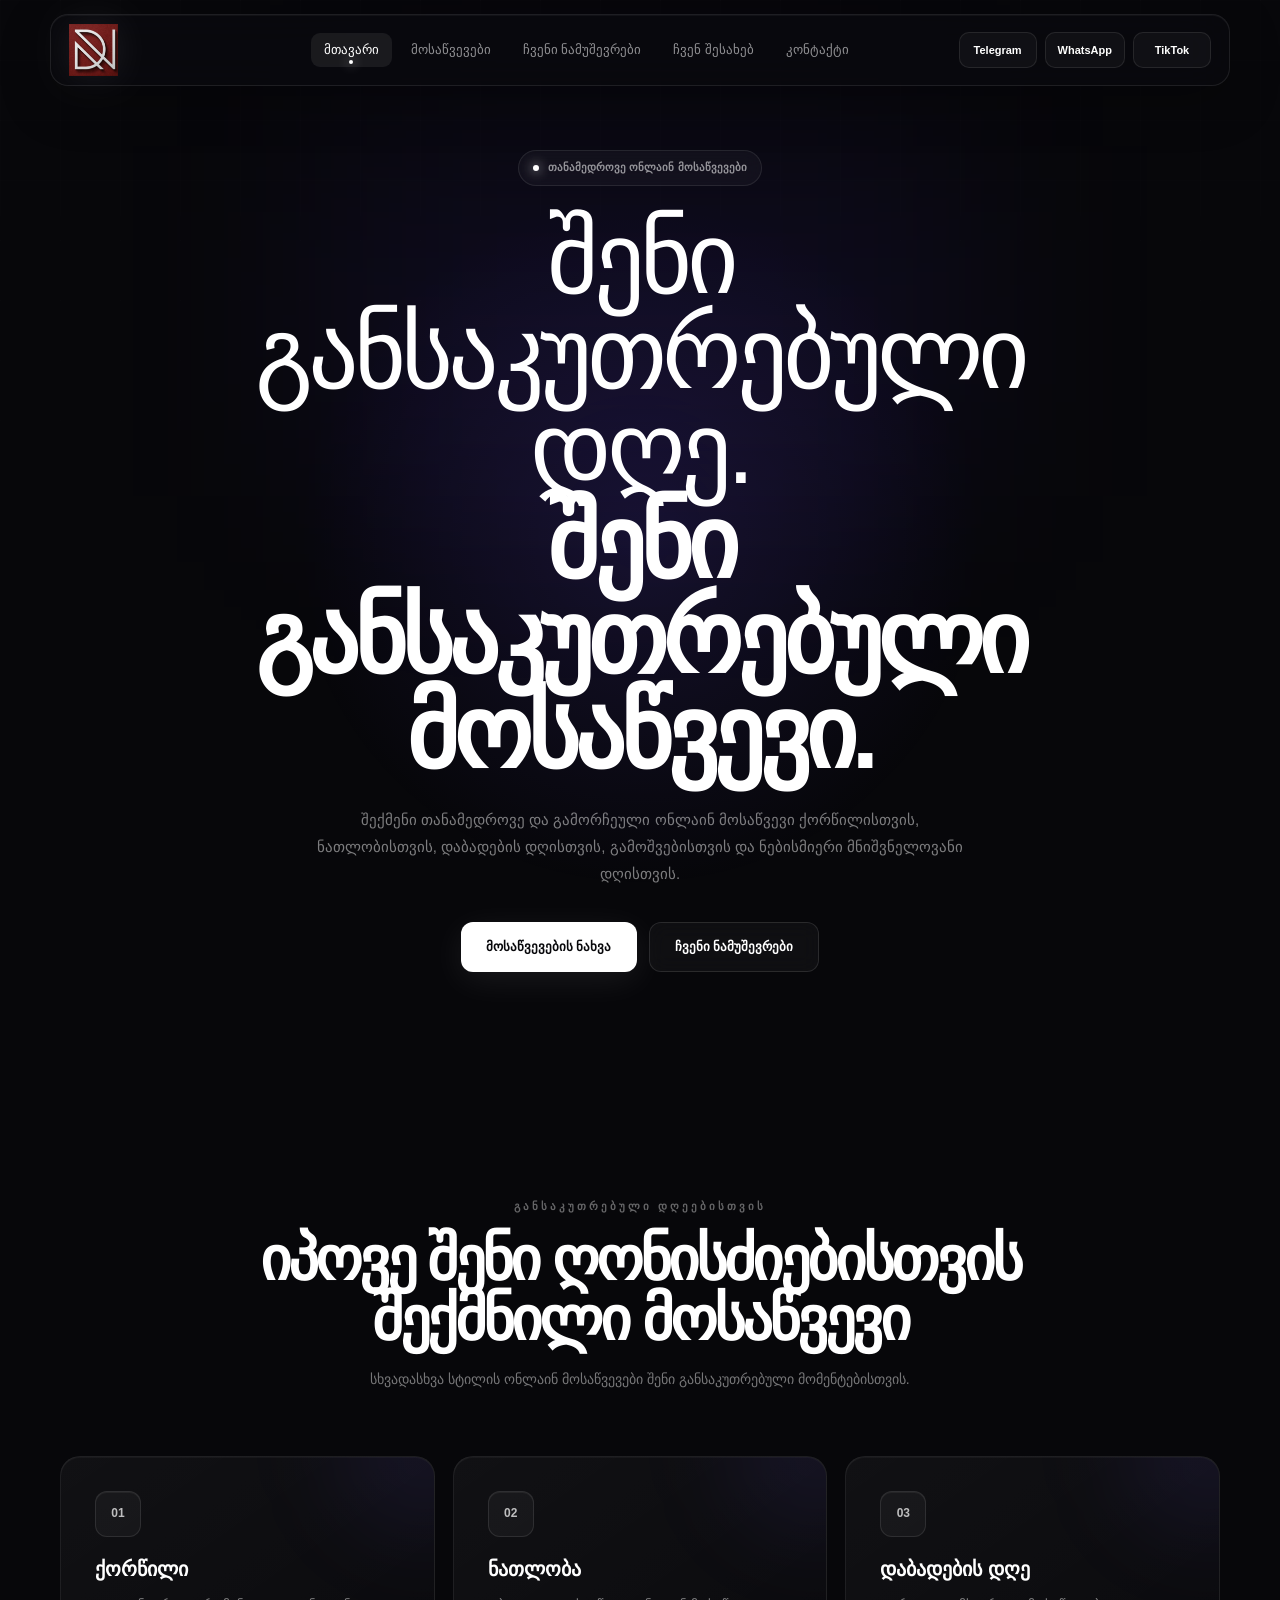
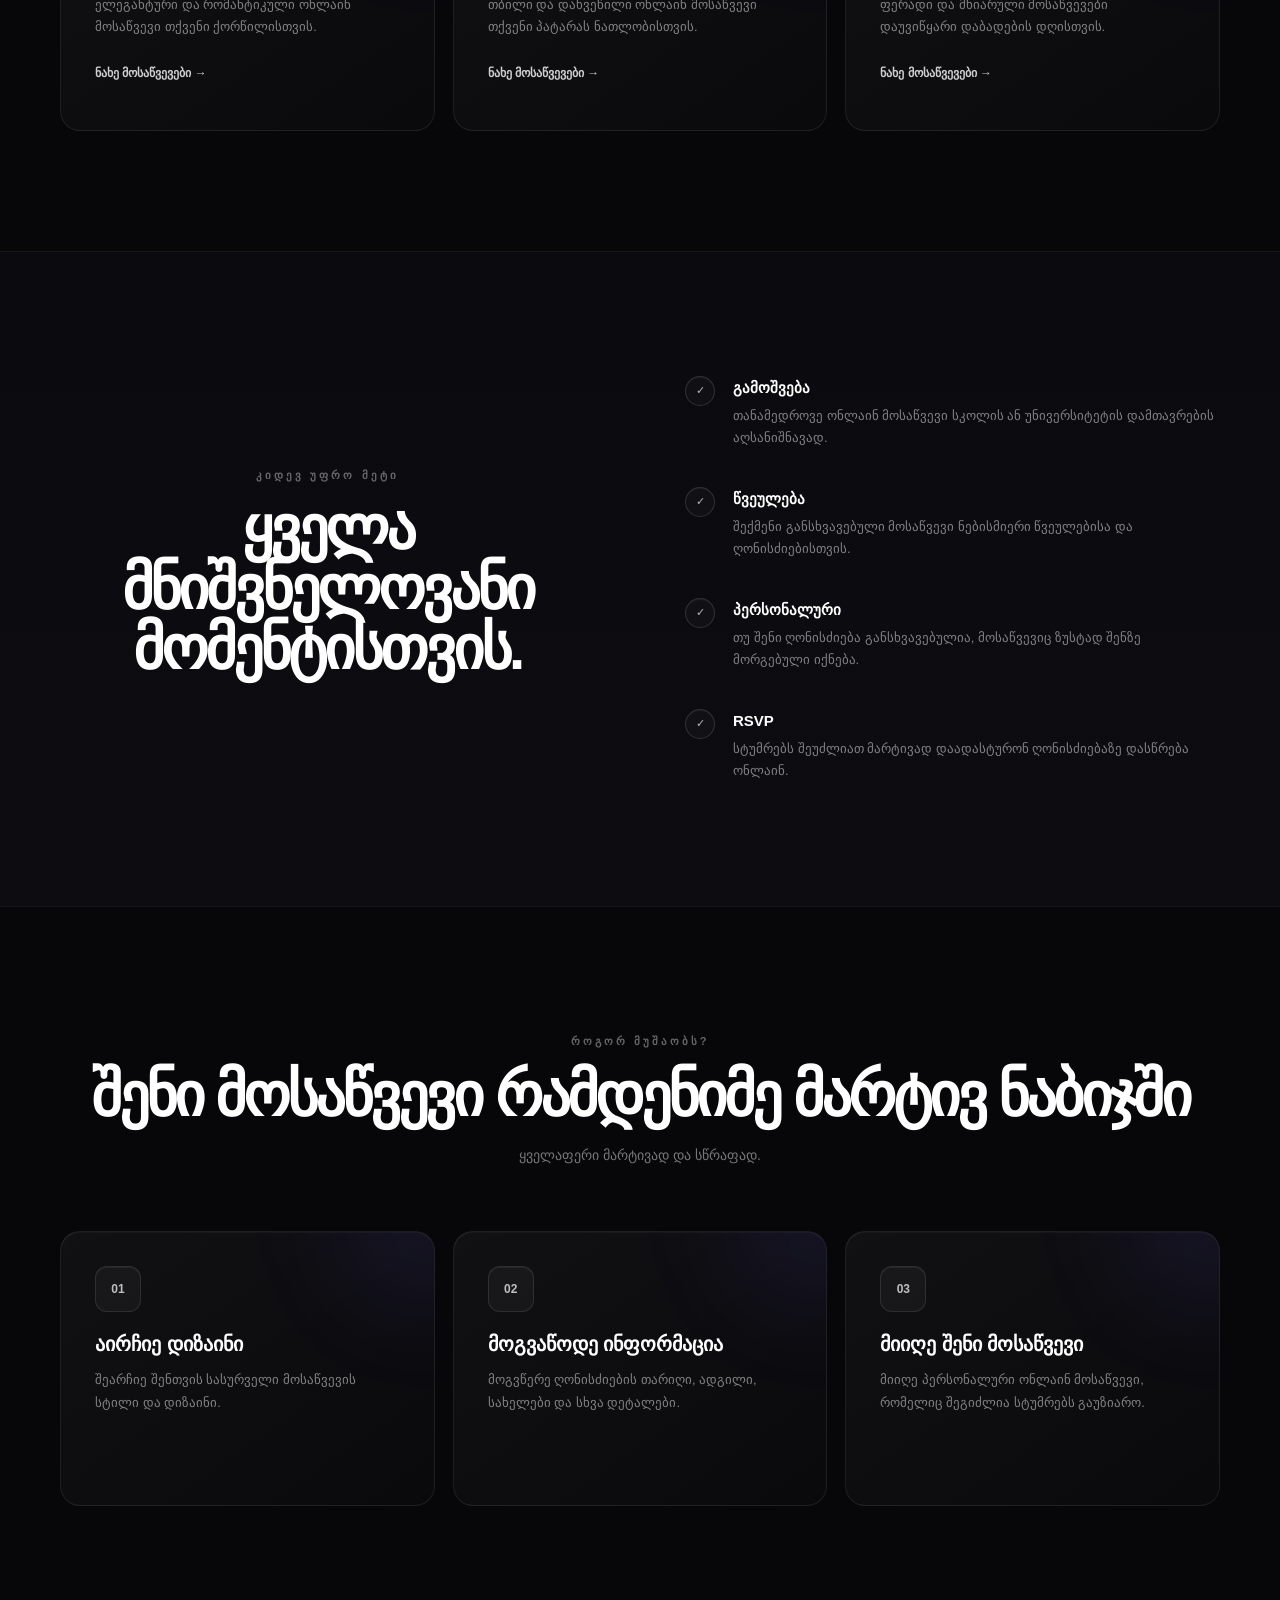
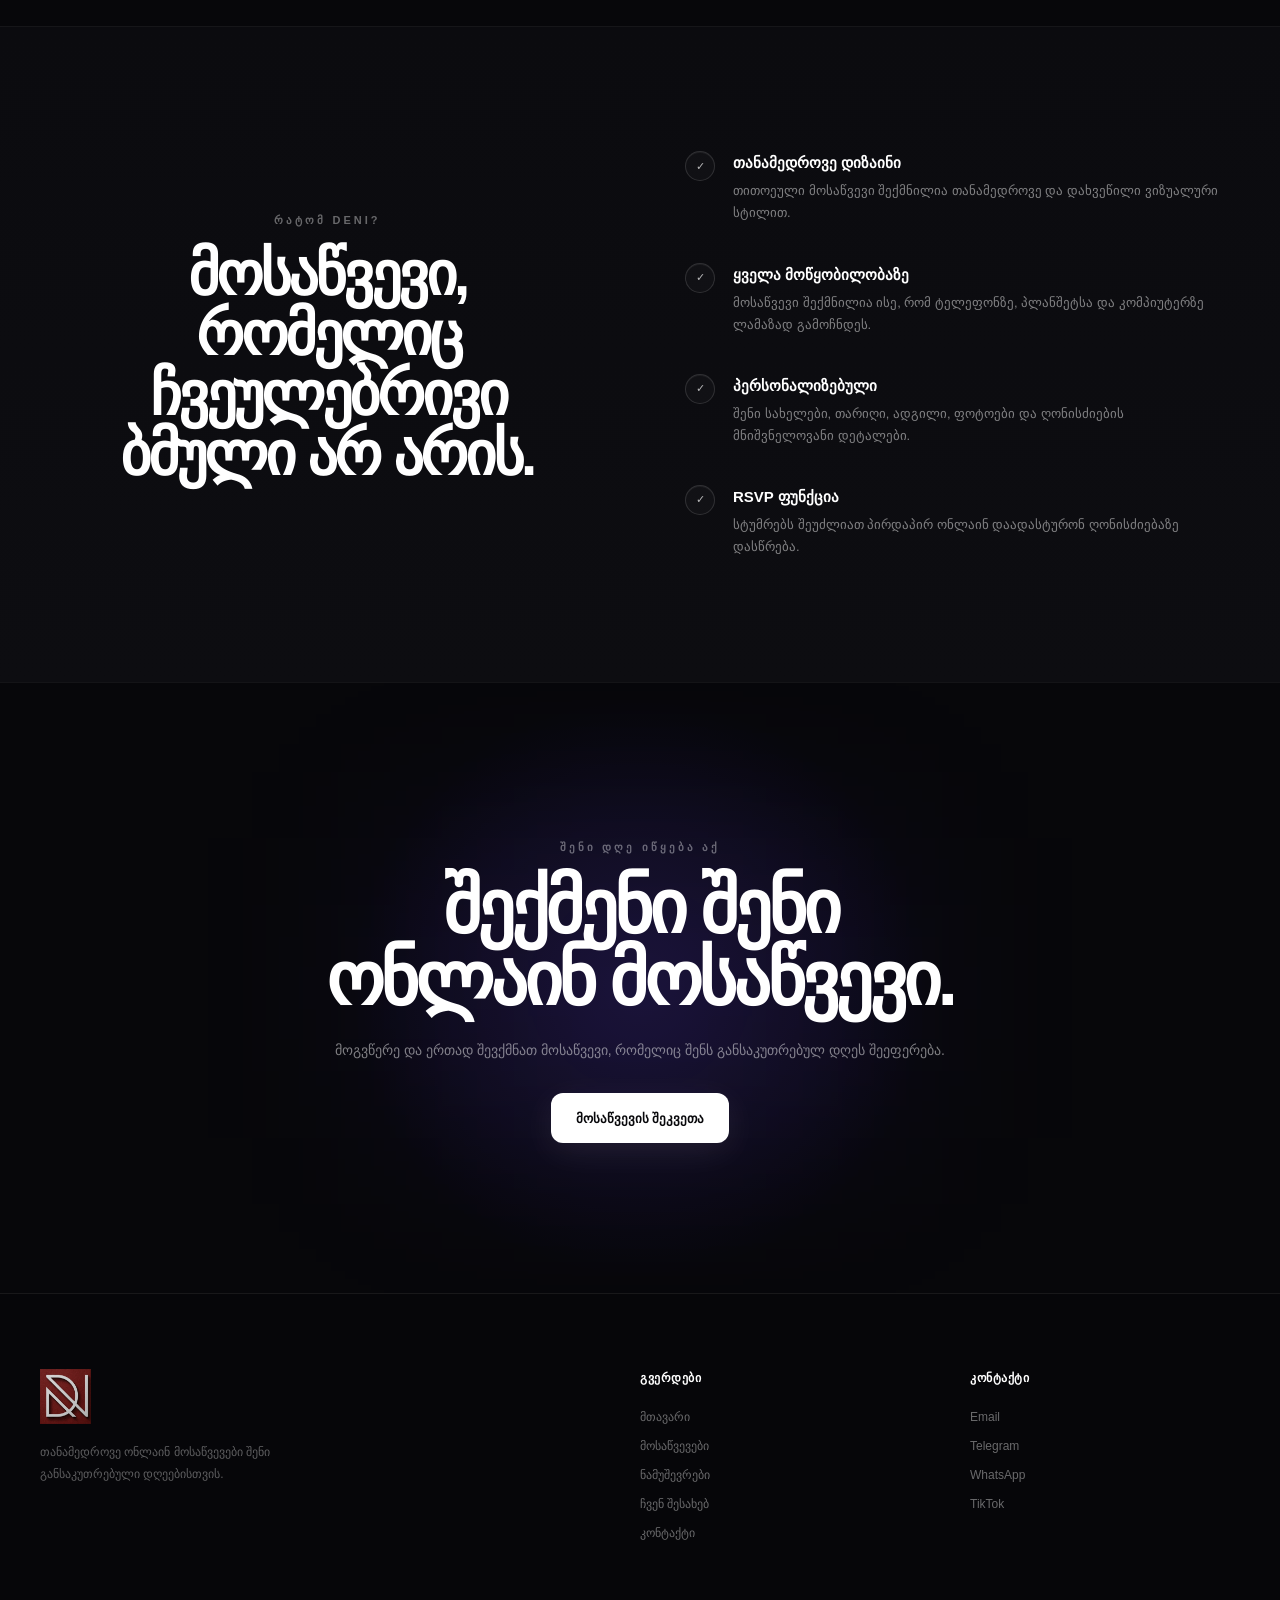
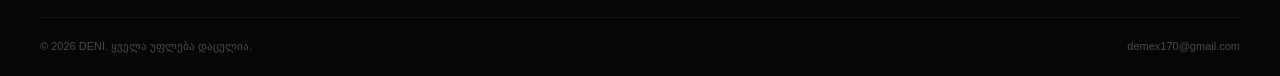
==== commit 7a1dd38a: "Add files via upload" ====
--- a/index.html
+++ b/index.html
@@ -32,9 +32,6 @@
 
     <div class="nav-container">
 
-
-        <!-- LOGO -->
-
         <a href="index.html" class="logo">
 
             <img
@@ -45,9 +42,6 @@
         </a>
 
 
-
-        <!-- DESKTOP NAVIGATION -->
-
         <nav class="nav-menu">
 
             <a href="index.html" class="active">
@@ -72,9 +66,6 @@
 
         </nav>
 
-
-
-        <!-- SOCIAL LINKS -->
 
         <div class="nav-socials">
 
@@ -87,7 +78,6 @@
                 Telegram
             </a>
 
-
             <a
                 href="https://wa.me/995579089719"
                 target="_blank"
@@ -97,7 +87,6 @@
                 WhatsApp
             </a>
 
-
             <a
                 href="https://www.tiktok.com/@onlineweb_deni"
                 target="_blank"
@@ -109,9 +98,6 @@
 
         </div>
 
-
-
-        <!-- MOBILE MENU BUTTON -->
 
         <button
             class="menu-toggle"
@@ -129,7 +115,6 @@
 </header>
 
 
-
 <!-- =====================================================
      MOBILE MENU
 ===================================================== -->
@@ -139,37 +124,28 @@
     id="mobileMenu"
 >
 
-
     <a href="index.html">
         მთავარი
     </a>
 
-
     <a href="services.html">
         მოსაწვევები
     </a>
 
-
     <a href="portfolio.html">
         ნამუშევრები
     </a>
 
-
     <a href="about.html">
         ჩვენ შესახებ
     </a>
 
-
     <a href="contact.html">
         კონტაქტი
     </a>
 
 
-
-    <!-- MOBILE SOCIALS -->
-
     <div class="mobile-socials">
-
 
         <a
             href="https://t.me/demetre105"
@@ -179,7 +155,6 @@
             Telegram
         </a>
 
-
         <a
             href="https://wa.me/995579089719"
             target="_blank"
@@ -188,7 +163,6 @@
             WhatsApp
         </a>
 
-
         <a
             href="https://www.tiktok.com/@onlineweb_deni"
             target="_blank"
@@ -202,7 +176,6 @@
 </div>
 
 
-
 <!-- =====================================================
      MAIN
 ===================================================== -->
@@ -218,7 +191,6 @@
 
         <div class="hero-content">
 
-
             <div class="hero-badge">
 
                 <span></span>
@@ -226,7 +198,6 @@
                 თანამედროვე ონლაინ მოსაწვევები
 
             </div>
-
 
 
             <h1>
@@ -240,7 +211,6 @@
                 </strong>
 
             </h1>
-
 
 
             <p>
@@ -254,9 +224,7 @@
             </p>
 
 
-
             <div class="hero-buttons">
-
 
                 <a
                     href="services.html"
@@ -265,8 +233,6 @@
                     მოსაწვევების ნახვა
                 </a>
 
-
-
                 <a
                     href="portfolio.html"
                     class="btn btn-secondary"
@@ -281,7 +247,6 @@
     </section>
 
 
-
     <!-- =================================================
          INVITATION CATEGORIES
     ================================================== -->
@@ -290,20 +255,15 @@
 
         <div class="section-header">
 
-
             <span class="section-label">
                 განსაკუთრებული დღეებისთვის
             </span>
-
-
 
             <h2>
                 იპოვე შენი ღონისძიებისთვის
                 შექმნილი მოსაწვევი
             </h2>
 
-
-
             <p>
                 სხვადასხვა სტილის ონლაინ მოსაწვევები
                 შენი განსაკუთრებული მომენტებისთვის.
@@ -312,30 +272,24 @@
         </div>
 
 
-
         <div class="services-grid">
 
-
-            <!-- WEDDING -->
 
             <div class="service-card">
 
                 <div class="service-icon">
                     01
                 </div>
-
 
                 <h3>
                     ქორწილი
                 </h3>
-
 
                 <p>
                     ელეგანტური და რომანტიკული ონლაინ
                     მოსაწვევი თქვენი ქორწილისთვის.
                 </p>
 
-
                 <a href="services.html">
                     ნახე მოსაწვევები →
                 </a>
@@ -343,27 +297,21 @@
             </div>
 
 
-
-            <!-- BAPTISM -->
-
             <div class="service-card">
 
                 <div class="service-icon">
                     02
                 </div>
-
 
                 <h3>
                     ნათლობა
                 </h3>
-
 
                 <p>
                     თბილი და დახვეწილი ონლაინ მოსაწვევი
                     თქვენი პატარას ნათლობისთვის.
                 </p>
 
-
                 <a href="services.html">
                     ნახე მოსაწვევები →
                 </a>
@@ -371,38 +319,30 @@
             </div>
 
 
-
-            <!-- BIRTHDAY -->
-
             <div class="service-card">
 
                 <div class="service-icon">
                     03
                 </div>
-
 
                 <h3>
                     დაბადების დღე
                 </h3>
-
 
                 <p>
                     ფერადი და მხიარული მოსაწვევები
                     დაუვიწყარი დაბადების დღისთვის.
                 </p>
 
-
                 <a href="services.html">
                     ნახე მოსაწვევები →
                 </a>
 
             </div>
 
-
         </div>
 
     </section>
-
 
 
     <!-- =================================================
@@ -414,12 +354,13 @@
         <div class="split-section">
 
 
-            <div>
+            <!-- CENTERED LEFT TEXT -->
+
+            <div style="text-align: center;">
 
                 <span class="section-label">
                     კიდევ უფრო მეტი
                 </span>
-
 
                 <h2>
                     ყველა მნიშვნელოვანი
@@ -429,11 +370,8 @@
             </div>
 
 
-
             <div class="features">
 
-
-                <!-- GRADUATION -->
 
                 <div class="feature">
 
@@ -441,13 +379,11 @@
                         ✓
                     </span>
 
-
                     <div>
 
                         <h3>
                             გამოშვება
                         </h3>
-
 
                         <p>
                             თანამედროვე ონლაინ მოსაწვევი
@@ -460,22 +396,17 @@
                 </div>
 
 
-
-                <!-- PARTY -->
-
                 <div class="feature">
 
                     <span>
                         ✓
                     </span>
 
-
                     <div>
 
                         <h3>
                             წვეულება
                         </h3>
-
 
                         <p>
                             შექმენი განსხვავებული მოსაწვევი
@@ -488,22 +419,17 @@
                 </div>
 
 
-
-                <!-- CUSTOM -->
-
                 <div class="feature">
 
                     <span>
                         ✓
                     </span>
 
-
                     <div>
 
                         <h3>
                             პერსონალური
                         </h3>
-
 
                         <p>
                             თუ შენი ღონისძიება განსხვავებულია,
@@ -516,22 +442,17 @@
                 </div>
 
 
-
-                <!-- RSVP -->
-
                 <div class="feature">
 
                     <span>
                         ✓
                     </span>
 
-
                     <div>
 
                         <h3>
                             RSVP
                         </h3>
-
 
                         <p>
                             სტუმრებს შეუძლიათ მარტივად
@@ -551,7 +472,6 @@
     </section>
 
 
-
     <!-- =================================================
          HOW IT WORKS
     ================================================== -->
@@ -560,18 +480,15 @@
 
         <div class="section-header">
 
-
             <span class="section-label">
                 როგორ მუშაობს?
             </span>
-
 
             <h2>
                 შენი მოსაწვევი
                 რამდენიმე მარტივ ნაბიჯში
             </h2>
 
-
             <p>
                 ყველაფერი მარტივად და სწრაფად.
             </p>
@@ -579,7 +496,6 @@
         </div>
 
 
-
         <div class="services-grid">
 
 
@@ -588,12 +504,10 @@
                 <div class="service-icon">
                     01
                 </div>
-
 
                 <h3>
                     აირჩიე დიზაინი
                 </h3>
-
 
                 <p>
                     შეარჩიე შენთვის სასურველი
@@ -603,18 +517,15 @@
             </div>
 
 
-
             <div class="service-card">
 
                 <div class="service-icon">
                     02
                 </div>
-
 
                 <h3>
                     მოგვაწოდე ინფორმაცია
                 </h3>
-
 
                 <p>
                     მოგვწერე ღონისძიების თარიღი,
@@ -624,18 +535,15 @@
             </div>
 
 
-
             <div class="service-card">
 
                 <div class="service-icon">
                     03
                 </div>
-
 
                 <h3>
                     მიიღე შენი მოსაწვევი
                 </h3>
-
 
                 <p>
                     მიიღე პერსონალური ონლაინ მოსაწვევი,
@@ -650,7 +558,6 @@
     </section>
 
 
-
     <!-- =================================================
          WHY DENI
     ================================================== -->
@@ -660,12 +567,13 @@
         <div class="split-section">
 
 
-            <div>
+            <!-- CENTERED LEFT TEXT -->
+
+            <div style="text-align: center;">
 
                 <span class="section-label">
                     რატომ DENI?
                 </span>
-
 
                 <h2>
                     მოსაწვევი,
@@ -676,11 +584,8 @@
             </div>
 
 
-
             <div class="features">
 
-
-                <!-- DESIGN -->
 
                 <div class="feature">
 
@@ -688,13 +593,11 @@
                         ✓
                     </span>
 
-
                     <div>
 
                         <h3>
                             თანამედროვე დიზაინი
                         </h3>
-
 
                         <p>
                             თითოეული მოსაწვევი შექმნილია
@@ -707,22 +610,17 @@
                 </div>
 
 
-
-                <!-- RESPONSIVE -->
-
                 <div class="feature">
 
                     <span>
                         ✓
                     </span>
 
-
                     <div>
 
                         <h3>
                             ყველა მოწყობილობაზე
                         </h3>
-
 
                         <p>
                             მოსაწვევი შექმნილია ისე,
@@ -735,22 +633,17 @@
                 </div>
 
 
-
-                <!-- PERSONALIZATION -->
-
                 <div class="feature">
 
                     <span>
                         ✓
                     </span>
 
-
                     <div>
 
                         <h3>
                             პერსონალიზებული
                         </h3>
-
 
                         <p>
                             შენი სახელები, თარიღი, ადგილი,
@@ -763,22 +656,17 @@
                 </div>
 
 
-
-                <!-- RSVP -->
-
                 <div class="feature">
 
                     <span>
                         ✓
                     </span>
 
-
                     <div>
 
                         <h3>
                             RSVP ფუნქცია
                         </h3>
-
 
                         <p>
                             სტუმრებს შეუძლიათ პირდაპირ
@@ -798,7 +686,6 @@
     </section>
 
 
-
     <!-- =================================================
          CTA
     ================================================== -->
@@ -807,19 +694,14 @@
 
         <div>
 
-
             <span class="section-label">
                 შენი დღე იწყება აქ
             </span>
-
-
 
             <h2>
                 შექმენი შენი
                 ონლაინ მოსაწვევი.
             </h2>
-
-
 
             <p>
                 მოგვწერე და ერთად შევქმნათ
@@ -827,8 +709,6 @@
                 განსაკუთრებულ დღეს შეეფერება.
             </p>
 
-
-
             <a
                 href="contact.html"
                 class="btn btn-primary"
@@ -843,7 +723,6 @@
 </main>
 
 
-
 <!-- =====================================================
      FOOTER
 ===================================================== -->
@@ -852,8 +731,6 @@
 
     <div class="footer-container">
 
-
-        <!-- FOOTER BRAND -->
 
         <div class="footer-brand">
 
@@ -869,7 +746,6 @@
 
             </a>
 
-
             <p>
                 თანამედროვე ონლაინ მოსაწვევები
                 შენი განსაკუთრებული დღეებისთვის.
@@ -878,45 +754,34 @@
         </div>
 
 
-
-        <!-- FOOTER PAGES -->
-
         <div class="footer-column">
 
             <h4>
                 გვერდები
             </h4>
 
-
             <a href="index.html">
                 მთავარი
             </a>
 
-
             <a href="services.html">
                 მოსაწვევები
             </a>
 
-
             <a href="portfolio.html">
                 ნამუშევრები
             </a>
 
-
             <a href="about.html">
                 ჩვენ შესახებ
             </a>
 
-
             <a href="contact.html">
                 კონტაქტი
             </a>
 
         </div>
 
-
-
-        <!-- FOOTER CONTACT -->
 
         <div class="footer-column">
 
@@ -924,13 +789,11 @@
                 კონტაქტი
             </h4>
 
-
             <a
                 href="mailto:demex170@gmail.com"
             >
                 Email
             </a>
-
 
             <a
                 href="https://t.me/demetre105"
@@ -940,7 +803,6 @@
                 Telegram
             </a>
 
-
             <a
                 href="https://wa.me/995579089719"
                 target="_blank"
@@ -949,7 +811,6 @@
                 WhatsApp
             </a>
 
-
             <a
                 href="https://www.tiktok.com/@onlineweb_deni"
                 target="_blank"
@@ -960,19 +821,14 @@
 
         </div>
 
-
     </div>
 
-
-
-    <!-- FOOTER BOTTOM -->
 
     <div class="footer-bottom">
 
         <span>
             © 2026 DENI. ყველა უფლება დაცულია.
         </span>
-
 
         <a
             href="mailto:demex170@gmail.com"
@@ -985,13 +841,8 @@
 </footer>
 
 
-
-<!-- =====================================================
-     JAVASCRIPT
-===================================================== -->
-
 <script src="script.js"></script>
 
 </body>
 
-</html>
+</html>
--- a/style.css
+++ b/style.css
@@ -2931,4 +2931,4 @@
         transition-duration:
             0.01ms !important;
     }
-}
+}
